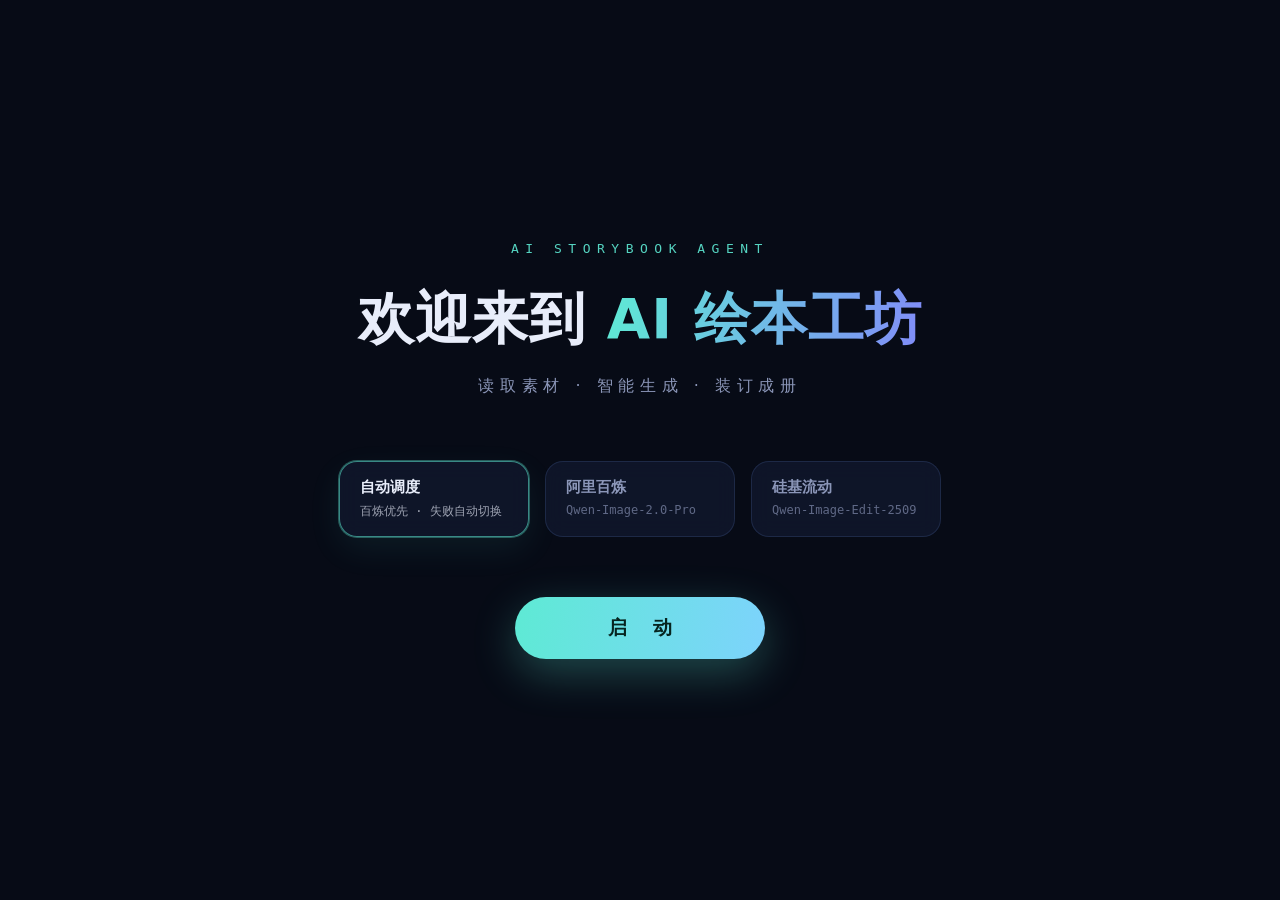
==== static/index.html @ 22e3b919 "前端大修改，加入工作流功能" ====
<!DOCTYPE html>
<html lang="zh-CN">
<head>
  <meta charset="UTF-8" />
  <meta name="viewport" content="width=device-width, initial-scale=1.0" />
  <title>AI 绘本工坊 · 绘本智能体</title>
  <link rel="stylesheet" href="/static/style.css" />
</head>
<body>
  <!-- 全局背景装饰：渐变光斑 + 网格 -->
  <div class="backdrop">
    <div class="orb orb-a"></div>
    <div class="orb orb-b"></div>
    <div class="grid-layer"></div>
  </div>

  <!-- ============ 阶段一 · 欢迎页 ============ -->
  <section id="stage-welcome" class="stage active">
    <div class="welcome-inner">
      <p class="eyebrow">AI STORYBOOK AGENT</p>
      <h1 class="headline">欢迎来到 <span class="grad-text">AI 绘本工坊</span></h1>
      <p class="subline">读取素材 · 智能生成 · 装订成册</p>

      <div class="model-switch" id="modelSwitch" role="group" aria-label="模型切换">
        <button class="model-btn on" data-model="auto">
          <span class="model-name">自动调度</span>
          <span class="model-desc">百炼优先 · 失败自动切换</span>
        </button>
        <button class="model-btn" data-model="bailian">
          <span class="model-name">阿里百炼</span>
          <span class="model-desc">Qwen-Image-2.0-Pro</span>
        </button>
        <button class="model-btn" data-model="siliconflow">
          <span class="model-name">硅基流动</span>
          <span class="model-desc">Qwen-Image-Edit-2509</span>
        </button>
      </div>

      <button id="btnLaunch" class="btn-launch">
        <span class="btn-launch-glow"></span>
        启 动
      </button>
    </div>
  </section>

  <!-- ============ 阶段二 · 读取素材 ============ -->
  <section id="stage-loading" class="stage">
    <div class="loading-inner" id="loadingView">
      <div class="scan-ring">
        <div class="scan-ring-core"></div>
      </div>
      <p class="loading-text">正在读取文件中<span class="dots"><i>.</i><i>.</i><i>.</i></span></p>
    </div>
    <div class="loading-error hidden" id="loadingError">
      <p class="error-icon">!</p>
      <p class="error-text" id="loadingErrorText"></p>
      <button class="btn-ghost" id="btnBackHome">返回首页</button>
    </div>
  </section>

  <!-- ============ 阶段三 · 生成控制台 ============ -->
  <section id="stage-console" class="stage">
    <div class="console-inner">
      <header class="console-head">
        <div class="console-title">
          <span class="pulse-dot"></span>
          智能体运行中
        </div>
        <div class="console-meta">
          <span class="meta-chip" id="chipProgress">第 1 / 1 张</span>
          <span class="meta-chip" id="chipModel">自动调度</span>
        </div>
      </header>

      <!-- 逐张任务的时间线，任务卡片由 JS 依次追加 -->
      <div class="timeline" id="timeline"></div>

      <!-- 任务类型询问卡片 -->
      <div class="ask-card hidden" id="askCard">
        <p class="ask-title" id="askTitle">第 1 张 · 选择任务类型</p>
        <p class="ask-sub" id="askSub">背景：背景图（一）</p>
        <!-- 本次待传素材预览：背景图 + 人物图 -->
        <div class="ask-preview">
          <figure class="ask-thumb">
            <img id="askBgImg" alt="本次背景图" />
            <figcaption id="askBgName">背景图</figcaption>
          </figure>
          <span class="ask-plus">＋</span>
          <figure class="ask-thumb">
            <img id="askPersonImg" alt="人物参照图" />
            <figcaption id="askPersonName">人物</figcaption>
          </figure>
        </div>
        <textarea id="askExtra" class="ask-extra" rows="2"
          placeholder="可选：补充这一张的额外要求，例如“躲在树后探出头”，留空则由智能体自行安排"></textarea>
        <div class="ask-actions">
          <button class="btn-task btn-task-real" id="btnTaskReal">
            <span class="task-name">真人融合</span>
            <span class="task-desc">真人自然融入背景</span>
          </button>
          <button class="btn-task btn-task-toon" id="btnTaskToon">
            <span class="task-name">卡通形象</span>
            <span class="task-desc">卡通化并保留本人特征</span>
          </button>
        </div>
      </div>
    </div>
  </section>

  <!-- ============ 阶段四 · 儿童绘本 ============ -->
  <section id="stage-book" class="stage">
    <div class="book-hall">
      <p class="book-caption">你的专属绘本已装订完成 · 点击右页向后翻，点击左页向前翻</p>
      <div class="book-scene">
        <div class="book" id="book"><!-- 书页由 JS 生成 --></div>
      </div>
      <p class="scroll-hint">继续下滑<span class="scroll-arrow">↓</span></p>
    </div>
    <div class="book-footer">
      <p class="footer-text">对这一册不满意？可以推倒重来，之前的生成结果将作废。</p>
      <button class="btn-regen" id="btnRegen">重新生成</button>
    </div>
  </section>

  <script src="/static/app.js"></script>
</body>
</html>
---- static/style.css ----
/* ==========================================================================
   AI 绘本工坊 · 深色科技感视觉
   ========================================================================== */

:root {
  --bg: #070b16;
  --bg-soft: #0c1224;
  --panel: rgba(20, 28, 52, 0.62);
  --panel-border: rgba(120, 160, 255, 0.14);
  --text: #e8edfa;
  --text-dim: #8b96b8;
  --accent: #5eead4;          /* 青 */
  --accent-2: #818cf8;        /* 紫 */
  --accent-warm: #fbbf24;     /* 琥珀，绘本阶段点缀 */
  --danger: #f87171;
  --radius: 18px;
  --font: "Segoe UI", "Microsoft YaHei", system-ui, sans-serif;
  --mono: "Cascadia Code", Consolas, monospace;
}

* { margin: 0; padding: 0; box-sizing: border-box; }

html, body {
  min-height: 100%;
  background: var(--bg);
  color: var(--text);
  font-family: var(--font);
  -webkit-font-smoothing: antialiased;
}

button { font-family: inherit; cursor: pointer; }
.hidden { display: none !important; }

/* ---------- 全局背景装饰 ---------- */
.backdrop {
  position: fixed; inset: 0; z-index: -1; overflow: hidden;
  background:
    radial-gradient(1200px 700px at 80% -10%, rgba(129, 140, 248, 0.14), transparent 60%),
    radial-gradient(1000px 600px at 10% 110%, rgba(94, 234, 212, 0.10), transparent 60%),
    var(--bg);
}
.orb {
  position: absolute; border-radius: 50%; filter: blur(90px); opacity: 0.5;
  animation: drift 16s ease-in-out infinite alternate;
}
.orb-a {
  width: 480px; height: 480px; top: -140px; right: -100px;
  background: radial-gradient(circle, rgba(129, 140, 248, 0.35), transparent 70%);
}
.orb-b {
  width: 420px; height: 420px; bottom: -160px; left: -80px;
  background: radial-gradient(circle, rgba(94, 234, 212, 0.28), transparent 70%);
  animation-delay: -8s;
}
@keyframes drift {
  from { transform: translate(0, 0) scale(1); }
  to   { transform: translate(-50px, 40px) scale(1.12); }
}
.grid-layer {
  position: absolute; inset: 0;
  background-image:
    linear-gradient(rgba(120, 160, 255, 0.05) 1px, transparent 1px),
    linear-gradient(90deg, rgba(120, 160, 255, 0.05) 1px, transparent 1px);
  background-size: 56px 56px;
  mask-image: radial-gradient(ellipse 90% 70% at 50% 40%, #000 30%, transparent 75%);
}

/* ---------- 阶段容器与切换动画 ---------- */
.stage {
  display: none;
  min-height: 100vh;
  animation: stage-in 0.6s ease both;
}
.stage.active { display: block; }
@keyframes stage-in {
  from { opacity: 0; transform: translateY(14px); }
  to   { opacity: 1; transform: none; }
}

/* ==========================================================================
   阶段一 · 欢迎页
   ========================================================================== */
#stage-welcome.active { display: flex; align-items: center; justify-content: center; }
.welcome-inner { text-align: center; padding: 48px 24px; max-width: 860px; }

.eyebrow {
  font-family: var(--mono); font-size: 13px; letter-spacing: 0.5em;
  color: var(--accent); opacity: 0.9; margin-bottom: 26px;
}
.headline { font-size: clamp(34px, 5vw, 56px); font-weight: 700; letter-spacing: 0.02em; }
.grad-text {
  background: linear-gradient(100deg, var(--accent), var(--accent-2));
  -webkit-background-clip: text; background-clip: text; color: transparent;
}
.subline { margin-top: 18px; color: var(--text-dim); font-size: 16px; letter-spacing: 0.35em; }

.model-switch {
  margin: 64px auto 0; display: flex; gap: 16px; justify-content: center; flex-wrap: wrap;
}
.model-btn {
  min-width: 190px; padding: 16px 20px; border-radius: var(--radius);
  background: var(--panel); border: 1px solid var(--panel-border);
  color: var(--text-dim); text-align: left; transition: all 0.25s ease;
  display: flex; flex-direction: column; gap: 6px;
  backdrop-filter: blur(10px);
}
.model-btn:hover { transform: translateY(-2px); border-color: rgba(120, 160, 255, 0.35); }
.model-btn.on {
  color: var(--text);
  border-color: rgba(94, 234, 212, 0.55);
  box-shadow: 0 0 0 1px rgba(94, 234, 212, 0.35), 0 12px 34px rgba(94, 234, 212, 0.08);
}
.model-name { font-size: 15px; font-weight: 600; }
.model-desc { font-size: 12px; opacity: 0.65; font-family: var(--mono); }

.btn-launch {
  position: relative; margin-top: 60px; padding: 18px 84px;
  font-size: 19px; font-weight: 700; letter-spacing: 0.5em; text-indent: 0.5em;
  color: #06241f; border: none; border-radius: 999px;
  background: linear-gradient(100deg, var(--accent), #7dd3fc);
  box-shadow: 0 14px 44px rgba(94, 234, 212, 0.28);
  transition: transform 0.2s ease, box-shadow 0.2s ease;
  overflow: hidden;
}
.btn-launch:hover { transform: translateY(-3px); box-shadow: 0 20px 54px rgba(94, 234, 212, 0.4); }
.btn-launch-glow {
  position: absolute; inset: 0;
  background: linear-gradient(115deg, transparent 30%, rgba(255,255,255,0.55) 50%, transparent 70%);
  transform: translateX(-120%);
  animation: sheen 3.2s ease-in-out infinite;
}
@keyframes sheen { 0%, 60% { transform: translateX(-120%); } 100% { transform: translateX(120%); } }

/* ==========================================================================
   阶段二 · 读取素材
   ========================================================================== */
#stage-loading.active { display: flex; align-items: center; justify-content: center; }
.loading-inner { text-align: center; }

.scan-ring {
  width: 132px; height: 132px; margin: 0 auto 42px; border-radius: 50%;
  border: 2px solid rgba(120, 160, 255, 0.14);
  border-top-color: var(--accent);
  animation: spin 1.1s linear infinite;
  display: flex; align-items: center; justify-content: center;
}
.scan-ring-core {
  width: 84px; height: 84px; border-radius: 50%;
  border: 2px solid rgba(120, 160, 255, 0.14);
  border-bottom-color: var(--accent-2);
  animation: spin 1.6s linear infinite reverse;
}
@keyframes spin { to { transform: rotate(360deg); } }

.loading-text { font-size: 20px; letter-spacing: 0.2em; color: var(--text); }
.dots i { font-style: normal; animation: blink 1.4s infinite; }
.dots i:nth-child(2) { animation-delay: 0.2s; }
.dots i:nth-child(3) { animation-delay: 0.4s; }
@keyframes blink { 0%, 60%, 100% { opacity: 0.15; } 30% { opacity: 1; } }

.loading-error { text-align: center; max-width: 520px; padding: 0 24px; }
.error-icon {
  width: 60px; height: 60px; line-height: 56px; margin: 0 auto 24px;
  border-radius: 50%; border: 2px solid var(--danger);
  color: var(--danger); font-size: 30px; font-weight: 700;
}
.error-text { color: var(--text-dim); line-height: 1.8; margin-bottom: 30px; }
.btn-ghost {
  padding: 12px 40px; border-radius: 999px; font-size: 15px;
  background: transparent; color: var(--text);
  border: 1px solid rgba(120, 160, 255, 0.35); transition: all 0.2s;
}
.btn-ghost:hover { border-color: var(--accent); color: var(--accent); }

/* ==========================================================================
   阶段三 · 生成控制台
   ========================================================================== */
.console-inner { max-width: 880px; margin: 0 auto; padding: 56px 24px 120px; }

.console-head {
  display: flex; justify-content: space-between; align-items: center;
  margin-bottom: 44px; flex-wrap: wrap; gap: 14px;
}
.console-title { font-size: 20px; font-weight: 600; display: flex; align-items: center; gap: 12px; }
.pulse-dot {
  width: 10px; height: 10px; border-radius: 50%; background: var(--accent);
  box-shadow: 0 0 0 0 rgba(94, 234, 212, 0.6); animation: pulse 1.8s infinite;
}
@keyframes pulse {
  0% { box-shadow: 0 0 0 0 rgba(94, 234, 212, 0.55); }
  70% { box-shadow: 0 0 0 12px rgba(94, 234, 212, 0); }
  100% { box-shadow: 0 0 0 0 rgba(94, 234, 212, 0); }
}
.console-meta { display: flex; gap: 10px; }
.meta-chip {
  font-family: var(--mono); font-size: 12.5px; color: var(--text-dim);
  padding: 7px 16px; border-radius: 999px;
  background: var(--panel); border: 1px solid var(--panel-border);
}

/* 任务卡片时间线 */
.timeline { display: flex; flex-direction: column; gap: 28px; }

.job-card {
  background: var(--panel); border: 1px solid var(--panel-border);
  border-radius: var(--radius); padding: 26px 30px;
  backdrop-filter: blur(10px);
  animation: stage-in 0.5s ease both;
}
.job-head { display: flex; justify-content: space-between; align-items: center; margin-bottom: 24px; }
.job-title { font-size: 16px; font-weight: 600; letter-spacing: 0.04em; }
.job-badge {
  font-size: 12px; font-family: var(--mono); padding: 5px 14px; border-radius: 999px;
  border: 1px solid rgba(129, 140, 248, 0.4); color: var(--accent-2);
}
.job-badge.ok { border-color: rgba(94, 234, 212, 0.5); color: var(--accent); }
.job-badge.bad { border-color: rgba(248, 113, 113, 0.5); color: var(--danger); }

/* 步骤链 */
.steps { display: flex; flex-direction: column; gap: 18px; }
.step { display: flex; align-items: flex-start; gap: 16px; opacity: 0.38; transition: opacity 0.3s; }
.step.running, .step.done { opacity: 1; }
.step-node {
  flex: none; width: 26px; height: 26px; margin-top: 1px; border-radius: 50%;
  border: 2px solid rgba(120, 160, 255, 0.3);
  display: flex; align-items: center; justify-content: center;
  font-size: 13px; color: var(--accent); position: relative;
}
.step.running .step-node {
  border-color: var(--accent);
  animation: node-pulse 1.4s ease-in-out infinite;
}
@keyframes node-pulse {
  0%, 100% { box-shadow: 0 0 0 0 rgba(94, 234, 212, 0.4); }
  50% { box-shadow: 0 0 0 7px rgba(94, 234, 212, 0); }
}
.step.done .step-node { border-color: var(--accent); background: rgba(94, 234, 212, 0.12); }
.step-body { flex: 1; min-width: 0; }
.step-label { font-size: 14.5px; font-weight: 600; letter-spacing: 0.05em; }
.step-label small {
  font-weight: 400; font-family: var(--mono); font-size: 11px;
  color: var(--text-dim); margin-left: 10px; letter-spacing: 0.12em;
}
.step-summary {
  margin-top: 7px; font-size: 13px; color: var(--text-dim); line-height: 1.7;
  overflow-wrap: anywhere;
}

/* 结果缩略图 */
.job-result { margin-top: 24px; display: flex; align-items: center; gap: 20px; }
.job-thumb {
  width: 148px; height: 108px; object-fit: cover; border-radius: 12px;
  border: 1px solid rgba(94, 234, 212, 0.35);
  box-shadow: 0 10px 30px rgba(0, 0, 0, 0.4);
  animation: stage-in 0.5s ease both;
}
.job-result-note { font-size: 13px; color: var(--text-dim); line-height: 1.7; }

/* 失败与恢复 */
.job-error {
  margin-top: 22px; padding: 16px 20px; border-radius: 12px;
  background: rgba(248, 113, 113, 0.08); border: 1px solid rgba(248, 113, 113, 0.3);
  color: #fca5a5; font-size: 13.5px; line-height: 1.7;
}
.job-error-actions { margin-top: 14px; display: flex; gap: 12px; }
.btn-mini {
  padding: 8px 24px; font-size: 13px; border-radius: 999px;
  background: transparent; color: var(--text);
  border: 1px solid rgba(120, 160, 255, 0.4); transition: all 0.2s;
}
.btn-mini:hover { border-color: var(--accent); color: var(--accent); }

/* 询问卡片 */
.ask-card {
  margin-top: 30px; padding: 30px 32px;
  background: linear-gradient(160deg, rgba(129, 140, 248, 0.10), rgba(94, 234, 212, 0.06)), var(--panel);
  border: 1px solid rgba(129, 140, 248, 0.35);
  border-radius: var(--radius); backdrop-filter: blur(10px);
  animation: stage-in 0.5s ease both;
}
.ask-title { font-size: 17px; font-weight: 700; letter-spacing: 0.04em; }
.ask-sub { margin-top: 8px; font-size: 13px; color: var(--text-dim); font-family: var(--mono); }

/* 本次待传素材预览：背景图 + 人物图 */
.ask-preview {
  margin-top: 20px; display: flex; align-items: center; gap: 18px; flex-wrap: wrap;
}
.ask-thumb {
  margin: 0; display: flex; flex-direction: column; gap: 8px; min-width: 0;
}
.ask-thumb img {
  width: 148px; height: 104px; object-fit: cover; border-radius: 12px;
  border: 1px solid var(--panel-border); background: rgba(7, 11, 22, 0.55);
  display: block;
}
.ask-thumb figcaption {
  max-width: 148px; font-size: 12px; color: var(--text-dim);
  font-family: var(--mono); text-align: center;
  overflow: hidden; text-overflow: ellipsis; white-space: nowrap;
}
.ask-plus {
  margin-bottom: 22px; color: rgba(94, 234, 212, 0.75);
  font-size: 20px; font-weight: 700; user-select: none;
}
.ask-extra {
  width: 100%; margin-top: 20px; padding: 14px 16px; resize: vertical;
  min-height: 64px; border-radius: 12px; font-family: inherit; font-size: 14px;
  color: var(--text); background: rgba(7, 11, 22, 0.55);
  border: 1px solid var(--panel-border); outline: none; line-height: 1.7;
  transition: border-color 0.2s;
}
.ask-extra:focus { border-color: rgba(94, 234, 212, 0.5); }
.ask-extra::placeholder { color: rgba(139, 150, 184, 0.55); }
.ask-actions { margin-top: 22px; display: flex; gap: 16px; flex-wrap: wrap; }
.btn-task {
  flex: 1; min-width: 200px; padding: 16px 22px; border-radius: 14px;
  display: flex; flex-direction: column; gap: 5px; text-align: left;
  border: 1px solid transparent; color: var(--text); transition: all 0.22s ease;
}
.btn-task-real {
  background: rgba(94, 234, 212, 0.10); border-color: rgba(94, 234, 212, 0.4);
}
.btn-task-real:hover { background: rgba(94, 234, 212, 0.2); transform: translateY(-2px); }
.btn-task-toon {
  background: rgba(129, 140, 248, 0.10); border-color: rgba(129, 140, 248, 0.4);
}
.btn-task-toon:hover { background: rgba(129, 140, 248, 0.2); transform: translateY(-2px); }
.task-name { font-size: 15.5px; font-weight: 700; }
.task-desc { font-size: 12px; color: var(--text-dim); }

/* ==========================================================================
   阶段四 · 儿童绘本
   ========================================================================== */
#stage-book { overflow-x: hidden; }
.book-hall {
  min-height: 100vh; display: flex; flex-direction: column;
  align-items: center; justify-content: center; padding: 48px 16px 24px;
}
.book-caption {
  color: var(--text-dim); font-size: 14px; letter-spacing: 0.15em;
  margin-bottom: 46px; text-align: center;
}

/* 3D 翻书：book 宽度为两页，书页 sheet 叠放在右半边，翻转后落到左半边 */
.book-scene { perspective: 2600px; }
.book {
  position: relative;
  width: min(86vw, 900px);
  aspect-ratio: 3 / 2;              /* 两页并排，单页 3:4 */
  transform-style: preserve-3d;
  transition: transform 0.8s cubic-bezier(0.4, 0.1, 0.2, 1);
  /* 合上时整体右移 1/4，让封面视觉居中 */
  transform: translateX(-25%);
}
.book.opened { transform: translateX(0); }
.book.closed-end { transform: translateX(25%); }

.sheet {
  position: absolute; top: 0; left: 50%;
  width: 50%; height: 100%;
  transform-origin: left center;
  transform-style: preserve-3d;
  transition: transform 1s cubic-bezier(0.35, 0.08, 0.2, 1);
  cursor: pointer;
}
/* 翻转姿态由 JS 内联 transform 控制（rotateY + translateZ 纸张厚度） */

.page {
  position: absolute; inset: 0;
  backface-visibility: hidden; -webkit-backface-visibility: hidden;
  overflow: hidden; background: #f7f1e3;
  display: flex; flex-direction: column;
}
.page-front { border-radius: 0 12px 12px 0; }
.page-back { transform: rotateY(180deg); border-radius: 12px 0 0 12px; }

/* 书页内容 */
.page img.page-art { width: 100%; height: 100%; object-fit: cover; }

/* 封面 / 封底：图上叠标题（.page 本身就是定位容器，不可覆盖其 absolute） */
.page-cover .cover-title {
  position: absolute; top: 7%; left: 0; right: 0; text-align: center;
  font-size: clamp(18px, 2.6vw, 30px); font-weight: 800; letter-spacing: 0.3em;
  color: #fff7e6; text-shadow: 0 3px 18px rgba(20, 30, 60, 0.75);
}
.page-cover .cover-sub {
  position: absolute; bottom: 6%; left: 0; right: 0; text-align: center;
  font-size: 11px; letter-spacing: 0.4em; color: rgba(255, 247, 230, 0.85);
  text-shadow: 0 2px 10px rgba(20, 30, 60, 0.7); font-family: var(--mono);
}

/* 内页照片页 */
.page-photo { background: #fdf9ef; padding: 5.5%; }
.page-photo .photo-frame {
  flex: 1; min-height: 0; border-radius: 8px; overflow: hidden;
  box-shadow: 0 6px 22px rgba(90, 70, 40, 0.22);
  background: #efe7d4;
}
.page-photo .photo-frame img { width: 100%; height: 100%; object-fit: cover; }
.page-photo .photo-caption {
  flex: none; padding-top: 4.5%; text-align: center;
  color: #8a7a5c; font-size: clamp(10px, 1.3vw, 14px); letter-spacing: 0.35em;
}

/* 环衬页（封面背后 / 封底之前）*/
.page-lining {
  background:
    radial-gradient(circle at 30% 30%, rgba(129, 140, 248, 0.20), transparent 55%),
    radial-gradient(circle at 75% 70%, rgba(94, 234, 212, 0.16), transparent 55%),
    #1d2745;
  align-items: center; justify-content: center;
}
.page-lining .lining-note {
  color: rgba(232, 237, 250, 0.5); font-size: 12px; letter-spacing: 0.5em;
  font-family: var(--mono);
}

/* 纸张厚度阴影 */
.page::after {
  content: ""; position: absolute; inset: 0; pointer-events: none;
}
.page-front::after { background: linear-gradient(90deg, rgba(60, 40, 15, 0.18), transparent 9%); }
.page-back::after { background: linear-gradient(-90deg, rgba(60, 40, 15, 0.18), transparent 9%); }

.book-shadow {
  position: absolute; left: 4%; right: 4%; bottom: -7%; height: 9%;
  background: radial-gradient(ellipse at center, rgba(0, 0, 0, 0.55), transparent 70%);
  filter: blur(6px); z-index: -1;
}

/* 透明翻页点击区：悬浮在所有书页前方，左区往回翻、右区往后翻 */
.flip-zone {
  position: absolute; top: 0; bottom: 0; width: 50%;
  transform: translateZ(80px);   /* 比任何书页都靠前，拦下点击 */
  cursor: pointer;
}
.zone-left { left: 0; }
.zone-right { right: 0; }
.flip-zone.idle { pointer-events: none; cursor: default; }

.scroll-hint {
  margin-top: 60px; color: var(--text-dim); font-size: 12.5px;
  letter-spacing: 0.3em; display: flex; align-items: center; gap: 10px;
}
.scroll-arrow { animation: bob 1.6s ease-in-out infinite; }
@keyframes bob { 0%, 100% { transform: translateY(0); } 50% { transform: translateY(6px); } }

/* 下滑后的重新生成区 */
.book-footer {
  min-height: 46vh; display: flex; flex-direction: column;
  align-items: center; justify-content: center; gap: 26px; padding: 40px 24px 90px;
}
.footer-text { color: var(--text-dim); font-size: 14px; letter-spacing: 0.08em; }
.btn-regen {
  padding: 16px 66px; font-size: 16px; font-weight: 700; letter-spacing: 0.3em; text-indent: 0.3em;
  color: var(--text); background: transparent; border-radius: 999px;
  border: 1px solid rgba(129, 140, 248, 0.55);
  box-shadow: 0 0 26px rgba(129, 140, 248, 0.14) inset;
  transition: all 0.25s ease;
}
.btn-regen:hover {
  border-color: var(--accent-2); color: #c7d2fe;
  box-shadow: 0 0 40px rgba(129, 140, 248, 0.3) inset, 0 12px 36px rgba(129, 140, 248, 0.16);
  transform: translateY(-2px);
}

/* 小屏适配 */
@media (max-width: 640px) {
  .model-switch { flex-direction: column; align-items: stretch; }
  .console-inner { padding-top: 36px; }
  .job-card, .ask-card { padding: 20px; }
}
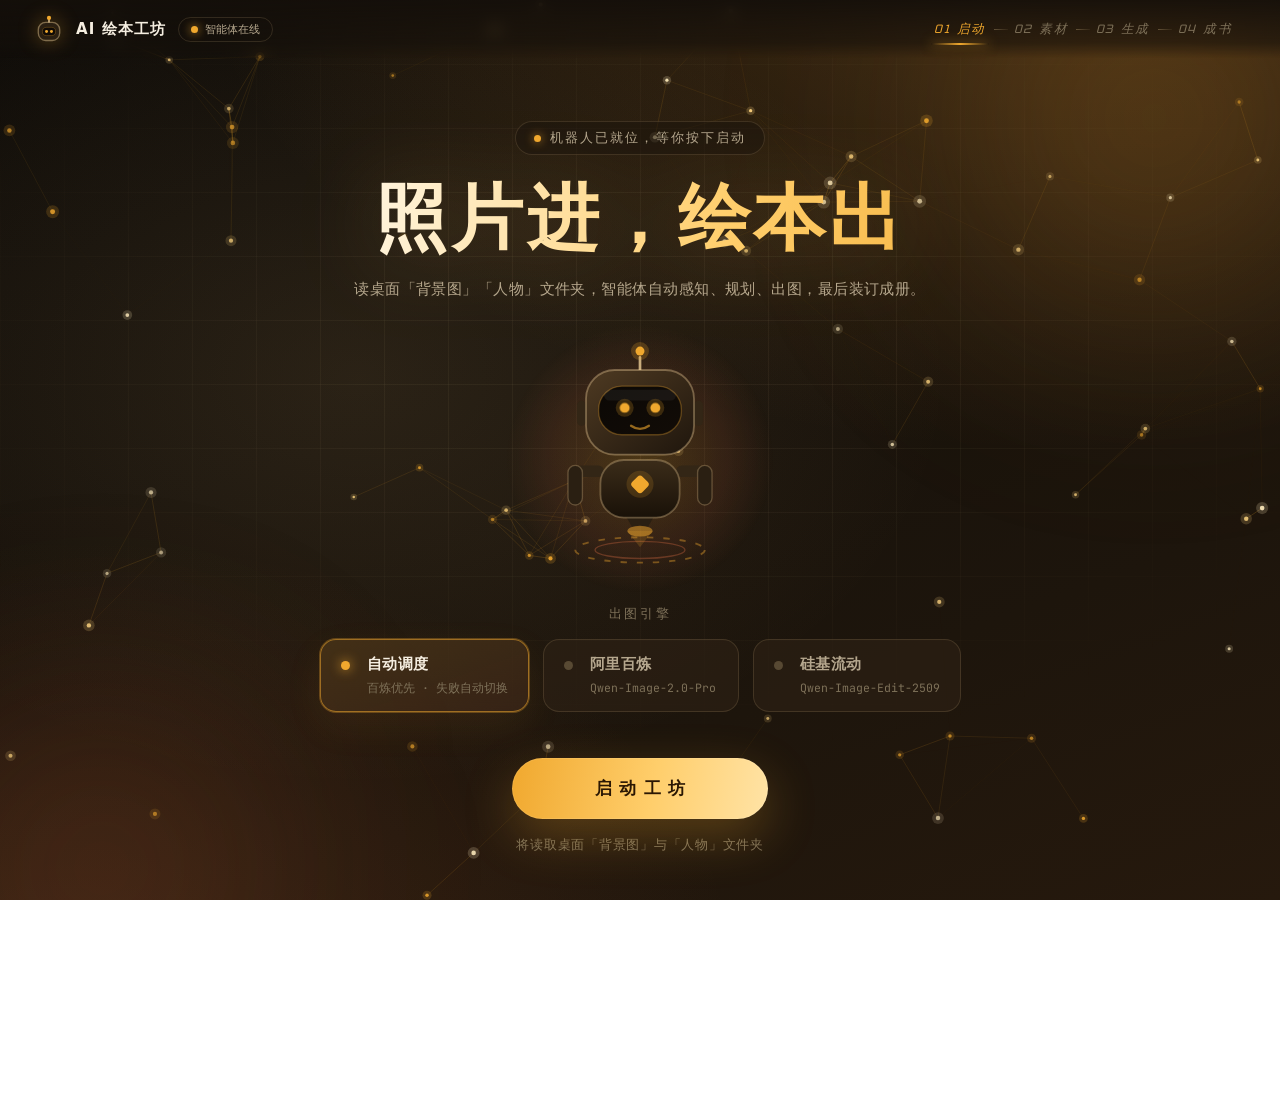
==== commit b3655704: "最终版修改" ====
--- a/static/index.html
+++ b/static/index.html
@@ -3,53 +3,173 @@
 <head>
   <meta charset="UTF-8" />
   <meta name="viewport" content="width=device-width, initial-scale=1.0" />
-  <title>AI 绘本工坊 · 绘本智能体</title>
+  <meta name="theme-color" content="#100D09" />
+  <title>AI 绘本工坊 · 照片进，绘本出</title>
+  <!-- 内联 SVG 图标：机器人小头像，避免浏览器请求 /favicon.ico 产生 404 -->
+  <link rel="icon" href="data:image/svg+xml,<svg xmlns='http://www.w3.org/2000/svg' viewBox='0 0 100 100'><text y='.9em' font-size='90'>🤖</text></svg>" />
   <link rel="stylesheet" href="/static/style.css" />
 </head>
 <body>
-  <!-- 全局背景装饰：渐变光斑 + 网格 -->
-  <div class="backdrop">
-    <div class="orb orb-a"></div>
-    <div class="orb orb-b"></div>
-    <div class="grid-layer"></div>
+  <!-- 全局背景：极光光斑 + 蓝图网格 + 暖光层（成书时点亮）+ 星链粒子 -->
+  <div class="backdrop" aria-hidden="true">
+    <div class="aurora aurora-a"></div>
+    <div class="aurora aurora-b"></div>
+    <div class="blueprint"></div>
+    <div class="warmth"></div>
+    <canvas class="fx-canvas" id="fxCanvas"></canvas>
   </div>
 
+  <!-- ============ 顶部 HUD：品牌 + 流程步进 ============ -->
+  <header class="hud">
+    <div class="hud-brand">
+      <svg class="hud-bot" viewBox="0 0 36 34" xmlns="http://www.w3.org/2000/svg" fill="none" aria-hidden="true">
+        <path d="M18 9 v-4" stroke="rgba(238,206,150,0.85)" stroke-width="2" stroke-linecap="round"/>
+        <circle class="antenna-dot" cx="18" cy="3.5" r="2.6" fill="#f0a82e"/>
+        <rect x="5" y="9" width="26" height="22" rx="9" fill="#2a1f12" stroke="rgba(236,206,152,0.45)" stroke-width="1.6"/>
+        <rect x="10" y="15" width="16" height="10" rx="5" fill="#0f0a06" stroke="rgba(240,168,46,0.3)" stroke-width="1"/>
+        <circle cx="15" cy="20" r="1.8" fill="#f0a82e"/>
+        <circle cx="21" cy="20" r="1.8" fill="#f0a82e"/>
+      </svg>
+      <span class="hud-name">AI 绘本工坊</span>
+      <span class="hud-status"><i class="led"></i>智能体在线</span>
+    </div>
+    <nav class="hud-steps" id="hudSteps" aria-label="流程进度">
+      <span class="hstep" data-stage="stage-welcome"><i class="hstep-no">01</i><i class="hstep-txt">启动</i></span>
+      <span class="hstep" data-stage="stage-loading"><i class="hstep-no">02</i><i class="hstep-txt">素材</i></span>
+      <span class="hstep" data-stage="stage-console"><i class="hstep-no">03</i><i class="hstep-txt">生成</i></span>
+      <span class="hstep" data-stage="stage-book"><i class="hstep-no">04</i><i class="hstep-txt">成书</i></span>
+    </nav>
+  </header>
+
+  <main>
   <!-- ============ 阶段一 · 欢迎页 ============ -->
   <section id="stage-welcome" class="stage active">
     <div class="welcome-inner">
-      <p class="eyebrow">AI STORYBOOK AGENT</p>
-      <h1 class="headline">欢迎来到 <span class="grad-text">AI 绘本工坊</span></h1>
-      <p class="subline">读取素材 · 智能生成 · 装订成册</p>
-
-      <div class="model-switch" id="modelSwitch" role="group" aria-label="模型切换">
-        <button class="model-btn on" data-model="auto">
-          <span class="model-name">自动调度</span>
-          <span class="model-desc">百炼优先 · 失败自动切换</span>
-        </button>
-        <button class="model-btn" data-model="bailian">
-          <span class="model-name">阿里百炼</span>
-          <span class="model-desc">Qwen-Image-2.0-Pro</span>
-        </button>
-        <button class="model-btn" data-model="siliconflow">
-          <span class="model-name">硅基流动</span>
-          <span class="model-desc">Qwen-Image-Edit-2509</span>
-        </button>
+      <p class="kicker"><span class="kicker-led"></span>机器人已就位，等你按下启动</p>
+      <h1 class="headline">照片进，绘本出</h1>
+      <p class="subline">读桌面「背景图」「人物」文件夹，智能体自动感知、规划、出图，最后装订成册。</p>
+
+      <!-- 机器人吉祥物：眼睛跟随鼠标 / 悬停挥手 / 点击跳一下 -->
+      <div class="hero-bot" id="heroBot" aria-hidden="true">
+        <svg class="bot-svg" viewBox="0 0 220 258" xmlns="http://www.w3.org/2000/svg" fill="none">
+          <defs>
+            <linearGradient id="heroHeadG" x1="0" y1="0" x2="1" y2="1">
+              <stop offset="0" stop-color="#4e3a22"/>
+              <stop offset="1" stop-color="#1f160d"/>
+            </linearGradient>
+            <linearGradient id="heroBodyG" x1="0" y1="0" x2="0" y2="1">
+              <stop offset="0" stop-color="#3b2c19"/>
+              <stop offset="1" stop-color="#191108"/>
+            </linearGradient>
+            <linearGradient id="heroVisorG" x1="0" y1="0" x2="1" y2="1">
+              <stop offset="0" stop-color="#0b0805"/>
+              <stop offset="1" stop-color="#120c07"/>
+            </linearGradient>
+          </defs>
+
+          <!-- 全息底座光环 -->
+          <g class="robot-ring">
+            <ellipse cx="110" cy="240" rx="72" ry="14" stroke="rgba(240,168,46,0.4)" stroke-width="2" stroke-dasharray="7 11"/>
+            <ellipse cx="110" cy="240" rx="50" ry="9.5" stroke="rgba(196,97,60,0.4)" stroke-width="1.5"/>
+          </g>
+
+          <!-- 手臂：右臂响应悬停挥手 -->
+          <g class="robot-arm robot-arm-left">
+            <rect x="38" y="146" width="32" height="13" rx="6.5" fill="#332616"/>
+            <rect x="30" y="146" width="16" height="44" rx="8" fill="#2a1f12" stroke="rgba(236,206,152,0.28)" stroke-width="1.5"/>
+          </g>
+          <g class="robot-arm robot-arm-right">
+            <rect x="150" y="146" width="32" height="13" rx="6.5" fill="#332616"/>
+            <rect x="174" y="146" width="16" height="44" rx="8" fill="#2a1f12" stroke="rgba(236,206,152,0.28)" stroke-width="1.5"/>
+          </g>
+
+          <!-- 悬浮喷口与光束 -->
+          <path d="M94 202 h32 l-7 12 h-18 z" fill="#2a1f12"/>
+          <ellipse class="jet-flame" cx="110" cy="219" rx="14" ry="6" fill="rgba(240,168,46,0.5)"/>
+          <path class="jet-beam" d="M96 219 h28 l-14 18 z" fill="rgba(240,168,46,0.18)"/>
+
+          <!-- 身体与胸口能量核 -->
+          <g class="robot-body">
+            <rect x="66" y="140" width="88" height="64" rx="26" fill="url(#heroBodyG)" stroke="rgba(236,206,152,0.32)" stroke-width="2"/>
+            <circle class="chest-glow" cx="110" cy="167" r="15" fill="rgba(240,168,46,0.16)"/>
+            <rect class="chest-gem" x="102" y="159" width="16" height="16" rx="4" transform="rotate(45 110 167)" fill="#f0a82e"/>
+          </g>
+
+          <!-- 头部 -->
+          <g class="robot-head">
+            <path d="M110 40 v-14" stroke="rgba(238,206,150,0.8)" stroke-width="3" stroke-linecap="round"/>
+            <circle class="antenna-halo" cx="110" cy="19" r="10" fill="rgba(240,168,46,0.22)"/>
+            <circle class="antenna-dot" cx="110" cy="19" r="5" fill="#f0a82e"/>
+            <rect x="40" y="74" width="10" height="28" rx="5" fill="#332616"/>
+            <rect x="170" y="74" width="10" height="28" rx="5" fill="#332616"/>
+            <rect x="50" y="40" width="120" height="94" rx="32" fill="url(#heroHeadG)" stroke="rgba(236,206,152,0.38)" stroke-width="2"/>
+            <rect x="64" y="58" width="92" height="54" rx="26" fill="url(#heroVisorG)" stroke="rgba(240,168,46,0.3)" stroke-width="1.5"/>
+            <rect class="visor-sheen" x="70" y="62" width="80" height="12" rx="6" fill="rgba(255,255,255,0.05)"/>
+            <g class="robot-eye">
+              <circle cx="93" cy="82" r="10" fill="rgba(240,168,46,0.2)"/>
+              <g class="bot-pupil"><circle cx="93" cy="82" r="5.5" fill="#f0a82e"/></g>
+            </g>
+            <g class="robot-eye">
+              <circle cx="127" cy="82" r="10" fill="rgba(240,168,46,0.2)"/>
+              <g class="bot-pupil"><circle cx="127" cy="82" r="5.5" fill="#f0a82e"/></g>
+            </g>
+            <path d="M100 102 q10 7 20 0" stroke="rgba(240,168,46,0.6)" stroke-width="2.5" stroke-linecap="round"/>
+          </g>
+        </svg>
+      </div>
+
+      <div class="engine-pick">
+        <p class="pick-label">出图引擎</p>
+        <div class="model-switch" id="modelSwitch" role="group" aria-label="模型切换">
+          <button class="model-btn on" data-model="auto">
+            <span class="model-led"></span>
+            <span class="model-name">自动调度</span>
+            <span class="model-desc">百炼优先 · 失败自动切换</span>
+          </button>
+          <button class="model-btn" data-model="bailian">
+            <span class="model-led"></span>
+            <span class="model-name">阿里百炼</span>
+            <span class="model-desc">Qwen-Image-2.0-Pro</span>
+          </button>
+          <button class="model-btn" data-model="siliconflow">
+            <span class="model-led"></span>
+            <span class="model-name">硅基流动</span>
+            <span class="model-desc">Qwen-Image-Edit-2509</span>
+          </button>
+        </div>
       </div>
 
       <button id="btnLaunch" class="btn-launch">
         <span class="btn-launch-glow"></span>
-        启 动
+        <span class="btn-launch-text">启动工坊</span>
       </button>
+      <p class="launch-hint">将读取桌面「背景图」与「人物」文件夹</p>
     </div>
   </section>
 
   <!-- ============ 阶段二 · 读取素材 ============ -->
   <section id="stage-loading" class="stage">
     <div class="loading-inner" id="loadingView">
-      <div class="scan-ring">
-        <div class="scan-ring-core"></div>
-      </div>
-      <p class="loading-text">正在读取文件中<span class="dots"><i>.</i><i>.</i><i>.</i></span></p>
+      <div class="scan-stage">
+        <div class="radar">
+          <span class="radar-sweep"></span>
+          <span class="radar-ring radar-ring-a"></span>
+          <span class="radar-ring radar-ring-b"></span>
+          <!-- 扫描机器人：面罩里有一条上下扫动的扫描线 -->
+          <svg class="scan-bot" viewBox="0 0 64 58" xmlns="http://www.w3.org/2000/svg" fill="none" aria-hidden="true">
+            <path d="M32 13 v-6" stroke="rgba(238,206,150,0.85)" stroke-width="2.5" stroke-linecap="round"/>
+            <circle class="antenna-dot" cx="32" cy="5.5" r="3.5" fill="#f0a82e"/>
+            <rect x="10" y="13" width="44" height="38" rx="15" fill="#2a1f12" stroke="rgba(236,206,152,0.45)" stroke-width="2"/>
+            <rect x="17" y="22" width="30" height="20" rx="10" fill="#0f0a06" stroke="rgba(240,168,46,0.35)" stroke-width="1"/>
+            <g class="robot-eye"><circle cx="27" cy="32" r="3" fill="#f0a82e"/></g>
+            <g class="robot-eye"><circle cx="37" cy="32" r="3" fill="#f0a82e"/></g>
+            <rect class="bot-scanline" x="19" y="31" width="26" height="2" rx="1" fill="rgba(240,168,46,0.75)"/>
+          </svg>
+        </div>
+      </div>
+      <p class="loading-text">正在读取素材<span class="dots"><i>.</i><i>.</i><i>.</i></span></p>
+      <!-- 终端风格扫描日志：由 app.js 逐行追加 -->
+      <ul class="scan-log" id="scanLog" aria-hidden="true"></ul>
     </div>
     <div class="loading-error hidden" id="loadingError">
       <p class="error-icon">!</p>
@@ -63,8 +183,17 @@
     <div class="console-inner">
       <header class="console-head">
         <div class="console-title">
-          <span class="pulse-dot"></span>
-          智能体运行中
+          <!-- 小机器人头像：天线常亮呼吸，眼睛会眨 -->
+          <svg class="bot-avatar" viewBox="0 0 64 58" xmlns="http://www.w3.org/2000/svg" fill="none" aria-hidden="true">
+            <path d="M32 13 v-6" stroke="rgba(238,206,150,0.85)" stroke-width="2.5" stroke-linecap="round"/>
+            <circle class="antenna-dot" cx="32" cy="5.5" r="3.5" fill="#f0a82e"/>
+            <rect x="10" y="13" width="44" height="38" rx="15" fill="#2a1f12" stroke="rgba(236,206,152,0.45)" stroke-width="2"/>
+            <rect x="17" y="22" width="30" height="20" rx="10" fill="#0f0a06" stroke="rgba(240,168,46,0.35)" stroke-width="1"/>
+            <g class="robot-eye"><circle cx="27" cy="32" r="3" fill="#f0a82e"/></g>
+            <g class="robot-eye"><circle cx="37" cy="32" r="3" fill="#f0a82e"/></g>
+          </svg>
+          <span class="console-name">智能体运行中</span>
+          <span class="console-pipe">感知 → 规划 → 出图</span>
         </div>
         <div class="console-meta">
           <span class="meta-chip" id="chipProgress">第 1 / 1 张</span>
@@ -76,7 +205,7 @@
       <div class="timeline" id="timeline"></div>
 
       <!-- 任务类型询问卡片 -->
-      <div class="ask-card hidden" id="askCard">
+      <div class="ask-card hud-frame hidden" id="askCard">
         <p class="ask-title" id="askTitle">第 1 张 · 选择任务类型</p>
         <p class="ask-sub" id="askSub">背景：背景图（一）</p>
         <!-- 本次待传素材预览：背景图 + 人物图 -->
@@ -104,14 +233,33 @@
           </button>
         </div>
       </div>
+
+      <!-- 全部生成完毕：装订入口（不自动跳绘本，先让用户看清最后一张） -->
+      <div class="book-cta hud-frame hidden" id="bookCta">
+        <p class="book-cta-title">全部生成完成</p>
+        <p class="book-cta-sub" id="bookCtaCount">已完成 0 张</p>
+        <button class="btn-make-book" id="btnMakeBook">生成绘本</button>
+      </div>
     </div>
   </section>
 
   <!-- ============ 阶段四 · 儿童绘本 ============ -->
   <section id="stage-book" class="stage">
     <div class="book-hall">
-      <p class="book-caption">你的专属绘本已装订完成 · 点击右页向后翻，点击左页向前翻</p>
+      <p class="book-caption">
+        <!-- 陪读机器人 -->
+        <svg class="bot-mini" viewBox="0 0 64 58" xmlns="http://www.w3.org/2000/svg" fill="none" aria-hidden="true">
+          <path d="M32 13 v-6" stroke="rgba(238,206,150,0.85)" stroke-width="2.5" stroke-linecap="round"/>
+          <circle class="antenna-dot" cx="32" cy="5.5" r="3.5" fill="#f0a82e"/>
+          <rect x="10" y="13" width="44" height="38" rx="15" fill="#2a1f12" stroke="rgba(236,206,152,0.45)" stroke-width="2"/>
+          <rect x="17" y="22" width="30" height="20" rx="10" fill="#0f0a06" stroke="rgba(240,168,46,0.35)" stroke-width="1"/>
+          <g class="robot-eye"><circle cx="27" cy="32" r="3" fill="#f0a82e"/></g>
+          <g class="robot-eye"><circle cx="37" cy="32" r="3" fill="#f0a82e"/></g>
+        </svg>
+        装订完成 · 点右页向后翻，点左页向前翻
+      </p>
       <div class="book-scene">
+        <div class="book-dust" aria-hidden="true"></div>
         <div class="book" id="book"><!-- 书页由 JS 生成 --></div>
       </div>
       <p class="scroll-hint">继续下滑<span class="scroll-arrow">↓</span></p>
@@ -121,7 +269,14 @@
       <button class="btn-regen" id="btnRegen">重新生成</button>
     </div>
   </section>
+  </main>
+
+  <!-- 图片放大查看：点击生成结果缩略图打开，点空白或按 Esc 关闭 -->
+  <div class="lightbox hidden" id="lightbox" role="dialog" aria-modal="true" aria-label="放大查看生成的图片">
+    <button class="lightbox-close" id="lightboxClose" aria-label="关闭放大查看">×</button>
+    <img class="lightbox-img" id="lightboxImg" alt="生成结果放大图" />
+  </div>
 
   <script src="/static/app.js"></script>
 </body>
-</html>
+</html>
--- a/static/style.css
+++ b/static/style.css
@@ -1,162 +1,596 @@
 /* ==========================================================================
-   AI 绘本工坊 · 深色科技感视觉
+   AI 绘本工坊 · 「暖黑工坊」视觉系统
+   --------------------------------------------------------------------------
+   概念：机器人经营的夜间工坊，铜金单色系（2026 暖中性色方向）。
+   · 阶段一至三 —— 暖黑工坊：暖调近黑底 + 铜金（机器能量）+ 陶土（人物笔触）
+   · 阶段四     —— 书本点亮后，整个世界亮起暖金灯光
+   字体：Tektur（拉丁标题/数字）· JetBrains Mono（数据标签）· 系统中文
    ========================================================================== */
 
+/* ---------- 字体（取自项目 canvas-design 技能自带 OFL 字体，本地离线） ---------- */
+@font-face {
+  font-family: "Tektur";
+  src: url("assets/fonts/Tektur-Regular.ttf") format("truetype");
+  font-weight: 400; font-style: normal; font-display: swap;
+}
+@font-face {
+  font-family: "Tektur";
+  src: url("assets/fonts/Tektur-Medium.ttf") format("truetype");
+  font-weight: 500 700; font-style: normal; font-display: swap;
+}
+@font-face {
+  font-family: "JetBrains Mono";
+  src: url("assets/fonts/JetBrainsMono-Regular.ttf") format("truetype");
+  font-weight: 400; font-style: normal; font-display: swap;
+}
+@font-face {
+  font-family: "JetBrains Mono";
+  src: url("assets/fonts/JetBrainsMono-Bold.ttf") format("truetype");
+  font-weight: 700; font-style: normal; font-display: swap;
+}
+
+/* ---------- 设计令牌 ---------- */
 :root {
-  --bg: #070b16;
-  --bg-soft: #0c1224;
-  --panel: rgba(20, 28, 52, 0.62);
-  --panel-border: rgba(120, 160, 255, 0.14);
-  --text: #e8edfa;
-  --text-dim: #8b96b8;
-  --accent: #5eead4;          /* 青 */
-  --accent-2: #818cf8;        /* 紫 */
-  --accent-warm: #fbbf24;     /* 琥珀，绘本阶段点缀 */
-  --danger: #f87171;
-  --radius: 18px;
-  --font: "Segoe UI", "Microsoft YaHei", system-ui, sans-serif;
-  --mono: "Cascadia Code", Consolas, monospace;
+  /* 色板：暖黑 + 铜金单色系 */
+  --panel: rgba(48, 36, 22, 0.55);
+  --panel-deep: rgba(33, 25, 16, 0.6);
+  --line: rgba(236, 206, 152, 0.14);
+  --line-strong: rgba(236, 206, 152, 0.32);
+  --text: #f5eee1;
+  --text-dim: #b5a78e;
+  --text-faint: #7e7159;
+  --brass: #f0a82e;         /* 主强调：机器 / 状态（铜金） */
+  --honey: #ffce6b;         /* 高光过渡：按钮渐变 / 描边 */
+  --rust: #c3613c;          /* 次强调：陶土 / 人物 */
+  --jade: #7fb394;          /* 完成 / 成功 */
+  --cream: #f7e6c4;         /* 成书后的暖光文字 */
+  --danger: #e5533d;
+  --paper: #f7f1e3;
+
+  /* 字体 */
+  --font-body: "HarmonyOS Sans SC", "MiSans", "PingFang SC", "Microsoft YaHei",
+               "Noto Sans SC", system-ui, sans-serif;
+  --font-display: "Tektur", "HarmonyOS Sans SC", "Microsoft YaHei", sans-serif;
+  --font-mono: "JetBrains Mono", "Cascadia Code", Consolas, monospace;
+
+  /* 动效（分级时长 + 减速曲线） */
+  --ease-out: cubic-bezier(0.16, 1, 0.3, 1);
+  --ease-quart: cubic-bezier(0.25, 1, 0.5, 1);
+
+  /* 布局 */
+  --hud-h: 58px;
+  --r-lg: 20px;
 }
 
 * { margin: 0; padding: 0; box-sizing: border-box; }
 
-html, body {
+/* 底色只画在 html 上：body 不重复画背景，
+   避免部分浏览器里 body 背景盖住负层级的背景层（星座粒子） */
+html {
   min-height: 100%;
-  background: var(--bg);
+  background: linear-gradient(160deg, #100d09 0%, #16110b 42%, #1d150c 72%, #26190d 100%) fixed;
+}
+body {
+  min-height: 100%;
   color: var(--text);
-  font-family: var(--font);
+  font-family: var(--font-body);
   -webkit-font-smoothing: antialiased;
+  color-scheme: dark;
 }
 
 button { font-family: inherit; cursor: pointer; }
 .hidden { display: none !important; }
 
-/* ---------- 全局背景装饰 ---------- */
+::selection { background: rgba(240, 168, 46, 0.28); }
+
+/* 键盘可达性：统一焦点环 */
+:focus-visible { outline: 2px solid rgba(240, 168, 46, 0.8); outline-offset: 3px; }
+
+/* 滚动条 */
+::-webkit-scrollbar { width: 10px; }
+::-webkit-scrollbar-track { background: #14100a; }
+::-webkit-scrollbar-thumb {
+  background: rgba(236, 206, 152, 0.26); border-radius: 999px;
+  border: 2px solid #14100a;
+}
+::-webkit-scrollbar-thumb:hover { background: rgba(240, 168, 46, 0.45); }
+
+/* ==========================================================================
+   全局背景层
+   ========================================================================== */
 .backdrop {
   position: fixed; inset: 0; z-index: -1; overflow: hidden;
   background:
-    radial-gradient(1200px 700px at 80% -10%, rgba(129, 140, 248, 0.14), transparent 60%),
-    radial-gradient(1000px 600px at 10% 110%, rgba(94, 234, 212, 0.10), transparent 60%),
-    var(--bg);
-}
-.orb {
-  position: absolute; border-radius: 50%; filter: blur(90px); opacity: 0.5;
-  animation: drift 16s ease-in-out infinite alternate;
-}
-.orb-a {
-  width: 480px; height: 480px; top: -140px; right: -100px;
-  background: radial-gradient(circle, rgba(129, 140, 248, 0.35), transparent 70%);
-}
-.orb-b {
-  width: 420px; height: 420px; bottom: -160px; left: -80px;
-  background: radial-gradient(circle, rgba(94, 234, 212, 0.28), transparent 70%);
-  animation-delay: -8s;
-}
-@keyframes drift {
+    radial-gradient(1400px 900px at 82% -12%, rgba(214, 138, 46, 0.26), transparent 62%),
+    radial-gradient(1100px 720px at 6% 108%, rgba(183, 92, 48, 0.20), transparent 60%),
+    radial-gradient(900px 620px at 28% 42%, rgba(233, 189, 120, 0.10), transparent 66%),
+    linear-gradient(160deg, #100d09 0%, #16110b 42%, #1d150c 72%, #26190d 100%);
+}
+.aurora {
+  position: absolute; border-radius: 50%; filter: blur(110px);
+  z-index: 0;
+}
+.aurora-a {
+  width: 560px; height: 560px; top: -18%; right: -12%;
+  background: radial-gradient(circle, rgba(219, 143, 45, 0.32), transparent 68%);
+  animation: aurora-drift 22s ease-in-out infinite alternate;
+}
+.aurora-b {
+  width: 460px; height: 460px; bottom: -22%; left: -10%;
+  background: radial-gradient(circle, rgba(183, 92, 48, 0.26), transparent 68%);
+  animation: aurora-drift 26s ease-in-out -12s infinite alternate-reverse;
+}
+@keyframes aurora-drift {
   from { transform: translate(0, 0) scale(1); }
-  to   { transform: translate(-50px, 40px) scale(1.12); }
-}
-.grid-layer {
-  position: absolute; inset: 0;
+  to   { transform: translate(-46px, 38px) scale(1.14); }
+}
+
+/* 蓝图网格 */
+.blueprint {
+  position: absolute; inset: 0; z-index: 1;
   background-image:
-    linear-gradient(rgba(120, 160, 255, 0.05) 1px, transparent 1px),
-    linear-gradient(90deg, rgba(120, 160, 255, 0.05) 1px, transparent 1px);
-  background-size: 56px 56px;
-  mask-image: radial-gradient(ellipse 90% 70% at 50% 40%, #000 30%, transparent 75%);
-}
-
-/* ---------- 阶段容器与切换动画 ---------- */
+    linear-gradient(rgba(236, 206, 152, 0.055) 1px, transparent 1px),
+    linear-gradient(90deg, rgba(236, 206, 152, 0.055) 1px, transparent 1px);
+  background-size: 64px 64px;
+  -webkit-mask-image: radial-gradient(ellipse 85% 65% at 50% 38%, #000 25%, transparent 72%);
+  mask-image: radial-gradient(ellipse 85% 65% at 50% 38%, #000 25%, transparent 72%);
+}
+
+/* 暖光层：进入绘本阶段时由 body.book-mode 点亮（科技 → 童话的转场） */
+.warmth {
+  position: absolute; inset: 0; z-index: 2; opacity: 0;
+  transition: opacity 1.4s var(--ease-quart);
+  background:
+    radial-gradient(1200px 800px at 50% 26%, rgba(255, 196, 92, 0.26), transparent 62%),
+    radial-gradient(900px 700px at 50% 94%, rgba(255, 150, 92, 0.14), transparent 66%),
+    linear-gradient(165deg, rgba(122, 78, 32, 0.42), rgba(138, 82, 48, 0.32));
+}
+body.book-mode .warmth { opacity: 1; }
+
+/* 星链粒子画布：由 app.js 手绘（与光标连成星座网络）。
+   z-index: 3 保证它永远画在其余背景层之上，不会被任何背景层遮住 */
+.fx-canvas {
+  position: absolute; inset: 0; z-index: 3;
+  width: 100%; height: 100%;
+  pointer-events: none;
+}
+
+/* ==========================================================================
+   顶部 HUD：品牌 + 流程步进（01–04 是真实流程顺序）
+   ========================================================================== */
+.hud {
+  position: fixed; top: 0; left: 0; right: 0; z-index: 40;
+  height: var(--hud-h);
+  display: flex; align-items: center; justify-content: space-between; gap: 16px;
+  padding: 0 clamp(16px, 3vw, 34px);
+  background: linear-gradient(180deg, rgba(20, 15, 10, 0.92), rgba(20, 15, 10, 0.55) 74%, transparent);
+  -webkit-backdrop-filter: blur(8px); backdrop-filter: blur(8px);
+}
+.hud-brand { display: flex; align-items: center; gap: 12px; min-width: 0; }
+.hud-bot {
+  width: 30px; height: 28px; flex: none;
+  filter: drop-shadow(0 0 10px rgba(240, 168, 46, 0.35));
+}
+.hud-name { font-size: 15px; font-weight: 700; letter-spacing: 0.07em; white-space: nowrap; }
+.hud-status {
+  display: inline-flex; align-items: center; gap: 7px; white-space: nowrap;
+  font-family: var(--font-mono); font-size: 11px; color: var(--text-dim);
+  border: 1px solid var(--line); border-radius: 999px; padding: 4px 12px;
+}
+.led {
+  width: 7px; height: 7px; border-radius: 50%;
+  background: var(--brass); box-shadow: 0 0 10px rgba(240, 168, 46, 0.9);
+  animation: led-breathe 2.6s ease-in-out infinite;
+}
+body.book-mode .led { background: var(--cream); box-shadow: 0 0 10px rgba(247, 230, 196, 0.9); }
+@keyframes led-breathe {
+  0%, 100% { opacity: 1; }
+  50%      { opacity: 0.42; }
+}
+
+.hud-steps { display: flex; align-items: center; }
+.hstep {
+  position: relative; display: inline-flex; align-items: baseline; gap: 7px;
+  padding: 6px 14px; color: var(--text-faint);
+  transition: color 0.3s var(--ease-quart);
+}
+.hstep:not(:last-child)::after {
+  content: ""; position: absolute; right: -8px; top: 50%;
+  width: 14px; height: 1px;
+  background: linear-gradient(90deg, rgba(236, 206, 152, 0.3), rgba(236, 206, 152, 0.06));
+}
+.hstep-no { font-family: var(--font-display); font-size: 12px; letter-spacing: 0.1em; }
+.hstep-txt { font-size: 12.5px; letter-spacing: 0.12em; }
+.hstep.on { color: var(--brass); }
+.hstep.on::before {
+  content: ""; position: absolute; left: 14%; right: 14%; bottom: -1px; height: 2px;
+  border-radius: 2px;
+  background: linear-gradient(90deg, transparent, var(--brass), transparent);
+  box-shadow: 0 0 12px rgba(240, 168, 46, 0.7);
+}
+.hstep.done { color: rgba(240, 168, 46, 0.55); }
+body.book-mode .hstep.on { color: var(--cream); }
+body.book-mode .hstep.on::before {
+  background: linear-gradient(90deg, transparent, var(--cream), transparent);
+  box-shadow: 0 0 12px rgba(247, 230, 196, 0.7);
+}
+body.book-mode .hstep.done { color: rgba(247, 230, 196, 0.55); }
+
+/* ==========================================================================
+   阶段容器：每次切换播放一次「上电」扫光
+   ========================================================================== */
 .stage {
   display: none;
   min-height: 100vh;
-  animation: stage-in 0.6s ease both;
-}
-.stage.active { display: block; }
+  padding-top: var(--hud-h);
+}
+@supports (min-height: 100svh) {
+  .stage { min-height: 100svh; }
+}
+.stage.active { display: block; animation: stage-in 0.55s var(--ease-out) both; }
 @keyframes stage-in {
-  from { opacity: 0; transform: translateY(14px); }
+  from { opacity: 0; transform: translateY(16px); }
   to   { opacity: 1; transform: none; }
+}
+/* 上电扫光：一道能量光带自上而下扫过整屏 */
+.stage.active::before {
+  content: ""; position: fixed; left: 0; right: 0; top: 0; height: 150px;
+  z-index: 30; pointer-events: none;
+  background: linear-gradient(180deg,
+    transparent,
+    rgba(240, 168, 46, 0.13) 42%,
+    rgba(255, 255, 255, 0.10) 50%,
+    rgba(240, 168, 46, 0.13) 58%,
+    transparent);
+  animation: power-wipe 1s var(--ease-out) both;
+}
+@keyframes power-wipe {
+  0%   { transform: translateY(-170px); opacity: 0; }
+  14%  { opacity: 1; }
+  100% { transform: translateY(105vh); opacity: 0; }
+}
+
+/* ==========================================================================
+   共享组件
+   ========================================================================== */
+
+/* HUD 角标框：左上 + 右下两角 */
+.hud-frame { position: relative; }
+.hud-frame::before, .hud-frame::after {
+  content: ""; position: absolute; width: 16px; height: 16px;
+  border: 2px solid rgba(240, 168, 46, 0.55); pointer-events: none;
+}
+.hud-frame::before { top: -2px; left: -2px; border-right: 0; border-bottom: 0; border-radius: 6px 0 0 0; }
+.hud-frame::after { bottom: -2px; right: -2px; border-left: 0; border-top: 0; border-radius: 0 0 6px 0; }
+
+/* 幽灵按钮 */
+.btn-ghost {
+  padding: 12px 40px; border-radius: 999px; font-size: 15px;
+  background: transparent; color: var(--text);
+  border: 1px solid var(--line-strong); transition: all 0.2s var(--ease-quart);
+}
+.btn-ghost:hover { border-color: var(--brass); color: var(--brass); }
+
+/* 小按钮 */
+.btn-mini {
+  padding: 8px 24px; font-size: 13px; border-radius: 999px;
+  background: transparent; color: var(--text);
+  border: 1px solid var(--line-strong); transition: all 0.2s var(--ease-quart);
+}
+.btn-mini:hover { border-color: var(--brass); color: var(--brass); }
+
+/* 数据小芯片 */
+.meta-chip {
+  font-family: var(--font-mono); font-size: 12.5px; color: var(--text-dim);
+  padding: 7px 16px; border-radius: 999px;
+  background: var(--panel); border: 1px solid var(--line);
 }
 
 /* ==========================================================================
    阶段一 · 欢迎页
    ========================================================================== */
 #stage-welcome.active { display: flex; align-items: center; justify-content: center; }
-.welcome-inner { text-align: center; padding: 48px 24px; max-width: 860px; }
-
-.eyebrow {
-  font-family: var(--mono); font-size: 13px; letter-spacing: 0.5em;
-  color: var(--accent); opacity: 0.9; margin-bottom: 26px;
-}
-.headline { font-size: clamp(34px, 5vw, 56px); font-weight: 700; letter-spacing: 0.02em; }
-.grad-text {
-  background: linear-gradient(100deg, var(--accent), var(--accent-2));
+.welcome-inner {
+  text-align: center; max-width: 780px;
+  padding: clamp(36px, 7vh, 84px) 24px 72px;
+}
+
+.kicker {
+  display: inline-flex; align-items: center; gap: 9px;
+  font-size: 13px; color: var(--text-dim); letter-spacing: 0.16em;
+  padding: 7px 18px; border-radius: 999px;
+  border: 1px solid var(--line); background: rgba(28, 21, 13, 0.55);
+}
+.kicker-led {
+  width: 7px; height: 7px; border-radius: 50%;
+  background: var(--brass); box-shadow: 0 0 10px rgba(240, 168, 46, 0.8);
+  animation: led-breathe 2.4s ease-in-out infinite;
+}
+
+/* 全息标题：工坊唯一的渐变用色处 */
+.headline {
+  margin-top: 22px;
+  font-size: clamp(40px, 6.6vw, 72px); font-weight: 800;
+  line-height: 1.14; letter-spacing: 0.05em;
+  background: linear-gradient(96deg, #fff4dd 4%, #ffce6b 34%, #f0a82e 66%, #ffe6b8 92%);
+  background-size: 190% 100%;
   -webkit-background-clip: text; background-clip: text; color: transparent;
-}
-.subline { margin-top: 18px; color: var(--text-dim); font-size: 16px; letter-spacing: 0.35em; }
-
-.model-switch {
-  margin: 64px auto 0; display: flex; gap: 16px; justify-content: center; flex-wrap: wrap;
-}
+  filter: drop-shadow(0 8px 44px rgba(255, 196, 92, 0.24));
+  animation: title-flow 9s ease-in-out infinite alternate;
+}
+@keyframes title-flow {
+  from { background-position: 0% 50%; }
+  to   { background-position: 100% 50%; }
+}
+.subline {
+  margin-top: 16px; color: var(--text-dim);
+  font-size: 15px; line-height: 1.9; letter-spacing: 0.03em;
+}
+
+/* ---------- 机器人吉祥物 ---------- */
+.hero-bot {
+  position: relative; width: min(198px, 46vw);
+  margin: 30px auto 0; cursor: pointer;
+  animation: bot-float 4.8s ease-in-out infinite;
+}
+.hero-bot::before {
+  content: ""; position: absolute; left: 50%; top: 54%;
+  width: 270px; height: 270px; transform: translate(-50%, -50%);
+  pointer-events: none;
+  background: radial-gradient(circle,
+    rgba(240, 168, 46, 0.20), rgba(196, 97, 60, 0.12) 46%, transparent 70%);
+}
+.bot-svg { position: relative; display: block; width: 100%; height: auto; }
+
+@keyframes bot-float {
+  0%, 100% { transform: translateY(0); }
+  50%      { transform: translateY(-12px); }
+}
+
+/* 头部轻微浮动，让机器人看起来是「活的」 */
+.robot-head {
+  transform-box: fill-box; transform-origin: center;
+  animation: head-bob 5.2s ease-in-out infinite;
+}
+@keyframes head-bob {
+  0%, 100% { transform: translateY(0); }
+  50%      { transform: translateY(-2.5px); }
+}
+
+/* 眼睛：长时间睁着，偶尔眨一下；瞳孔由 JS 跟随鼠标 */
+.robot-eye {
+  transform-box: fill-box; transform-origin: center;
+  animation: bot-blink 5.6s infinite;
+}
+@keyframes bot-blink {
+  0%, 91%, 100% { transform: scaleY(1); }
+  93%, 95%      { transform: scaleY(0.12); }
+}
+.bot-pupil { will-change: transform; }
+
+/* 天线：呼吸光点 */
+.antenna-dot { animation: antenna-blink 2.4s ease-in-out infinite; }
+@keyframes antenna-blink {
+  0%, 100% { opacity: 1; }
+  50%      { opacity: 0.35; }
+}
+.antenna-halo {
+  transform-box: fill-box; transform-origin: center;
+  animation: antenna-halo 2.4s ease-in-out infinite;
+}
+@keyframes antenna-halo {
+  0%, 100% { transform: scale(1); opacity: 0.85; }
+  50%      { transform: scale(1.55); opacity: 0.2; }
+}
+
+/* 全息底座 / 胸口能量核 / 悬浮喷口 */
+.robot-ring {
+  transform-box: fill-box; transform-origin: center;
+  animation: ring-spin 16s linear infinite;
+}
+@keyframes ring-spin { to { transform: rotate(360deg); } }
+
+.chest-glow {
+  transform-box: fill-box; transform-origin: center;
+  animation: chest-pulse 3s ease-in-out infinite;
+}
+@keyframes chest-pulse {
+  0%, 100% { transform: scale(1); opacity: 0.9; }
+  50%      { transform: scale(1.4); opacity: 0.4; }
+}
+.jet-flame {
+  transform-box: fill-box; transform-origin: center;
+  animation: jet-flicker 1.4s ease-in-out infinite;
+}
+.jet-beam {
+  transform-box: fill-box; transform-origin: top;
+  animation: beam-flicker 1.4s ease-in-out infinite;
+}
+@keyframes jet-flicker {
+  0%, 100% { transform: scaleY(1); opacity: 0.85; }
+  50%      { transform: scaleY(0.55); opacity: 0.4; }
+}
+@keyframes beam-flicker {
+  0%, 100% { transform: scaleY(1); opacity: 1; }
+  50%      { transform: scaleY(0.72); opacity: 0.5; }
+}
+
+/* 面罩内周期性扫过的一道高光 */
+.visor-sheen {
+  transform-box: fill-box; transform-origin: top;
+  animation: visor-sheen 4.6s ease-in-out infinite;
+}
+@keyframes visor-sheen {
+  0%, 16%   { transform: translateY(0); opacity: 0; }
+  24%       { opacity: 0.9; }
+  44%, 100% { transform: translateY(34px); opacity: 0; }
+}
+
+/* 悬停打招呼：右臂挥三下 */
+.robot-arm-right { transform-box: fill-box; transform-origin: 42% 4%; }
+.hero-bot:hover .robot-arm-right { animation: bot-wave 0.7s ease-in-out 3; }
+@keyframes bot-wave {
+  0%, 100% { transform: rotate(0deg); }
+  50%      { transform: rotate(-24deg); }
+}
+
+/* 点击彩蛋：跳一下 + 能量核闪亮 */
+.hero-bot.hop { animation: bot-hop 0.85s var(--ease-out); }
+@keyframes bot-hop {
+  0%   { transform: translateY(0); }
+  22%  { transform: translateY(-26px) scale(1.02); }
+  46%  { transform: translateY(0); }
+  62%  { transform: translateY(-10px); }
+  82%  { transform: translateY(0); }
+  100% { transform: translateY(0); }
+}
+.hero-bot.hop .chest-gem { animation: gem-flash 0.85s var(--ease-out); }
+@keyframes gem-flash {
+  0%, 100% { filter: none; }
+  30%      { filter: drop-shadow(0 0 14px rgba(240, 168, 46, 1)); }
+}
+
+/* ---------- 引擎选择 ---------- */
+.engine-pick { margin: 40px auto 0; }
+.pick-label {
+  font-size: 12.5px; color: var(--text-faint);
+  letter-spacing: 0.22em; margin-bottom: 16px;
+}
+.model-switch { display: flex; gap: 14px; justify-content: center; flex-wrap: wrap; }
 .model-btn {
-  min-width: 190px; padding: 16px 20px; border-radius: var(--radius);
-  background: var(--panel); border: 1px solid var(--panel-border);
-  color: var(--text-dim); text-align: left; transition: all 0.25s ease;
-  display: flex; flex-direction: column; gap: 6px;
-  backdrop-filter: blur(10px);
-}
-.model-btn:hover { transform: translateY(-2px); border-color: rgba(120, 160, 255, 0.35); }
+  position: relative; display: flex; flex-direction: column; gap: 6px;
+  text-align: left; min-width: 196px; padding: 15px 20px 15px 46px;
+  border-radius: 16px; color: var(--text-dim);
+  background: var(--panel); border: 1px solid var(--line);
+  -webkit-backdrop-filter: blur(10px); backdrop-filter: blur(10px);
+  transition: border-color 0.25s var(--ease-quart), transform 0.25s var(--ease-quart),
+              box-shadow 0.25s var(--ease-quart), color 0.25s;
+}
+.model-btn:hover { transform: translateY(-2px); border-color: var(--line-strong); }
+.model-led {
+  position: absolute; left: 20px; top: 21px;
+  width: 9px; height: 9px; border-radius: 50%;
+  background: rgba(236, 206, 152, 0.25);
+  transition: background 0.25s, box-shadow 0.25s;
+}
 .model-btn.on {
   color: var(--text);
-  border-color: rgba(94, 234, 212, 0.55);
-  box-shadow: 0 0 0 1px rgba(94, 234, 212, 0.35), 0 12px 34px rgba(94, 234, 212, 0.08);
-}
-.model-name { font-size: 15px; font-weight: 600; }
-.model-desc { font-size: 12px; opacity: 0.65; font-family: var(--mono); }
-
+  border-color: rgba(240, 168, 46, 0.55);
+  background: linear-gradient(160deg, rgba(240, 168, 46, 0.12), rgba(196, 97, 60, 0.08)), var(--panel);
+  box-shadow: 0 0 0 1px rgba(240, 168, 46, 0.3), 0 14px 38px rgba(240, 168, 46, 0.08);
+}
+.model-btn.on .model-led {
+  background: var(--brass); box-shadow: 0 0 12px rgba(240, 168, 46, 0.9);
+}
+.model-name { font-size: 15px; font-weight: 600; letter-spacing: 0.04em; }
+.model-desc { font-family: var(--font-mono); font-size: 11.5px; color: var(--text-faint); }
+
+/* ---------- 启动按钮 ---------- */
 .btn-launch {
-  position: relative; margin-top: 60px; padding: 18px 84px;
-  font-size: 19px; font-weight: 700; letter-spacing: 0.5em; text-indent: 0.5em;
-  color: #06241f; border: none; border-radius: 999px;
-  background: linear-gradient(100deg, var(--accent), #7dd3fc);
-  box-shadow: 0 14px 44px rgba(94, 234, 212, 0.28);
-  transition: transform 0.2s ease, box-shadow 0.2s ease;
+  position: relative; margin-top: 46px;
+  padding: 19px 76px; border: none; border-radius: 999px;
+  font-size: 17px; font-weight: 700; letter-spacing: 0.42em; text-indent: 0.42em;
+  color: #2a1703;
+  background: linear-gradient(100deg, var(--brass), var(--honey) 55%, #ffe3a6);
+  box-shadow: 0 18px 50px rgba(240, 168, 46, 0.28), inset 0 0 0 1px rgba(255, 255, 255, 0.08);
+  transition: transform 0.22s var(--ease-out), box-shadow 0.22s var(--ease-out);
   overflow: hidden;
 }
-.btn-launch:hover { transform: translateY(-3px); box-shadow: 0 20px 54px rgba(94, 234, 212, 0.4); }
+.btn-launch::after {
+  content: ""; position: absolute; inset: -3px; border-radius: 999px;
+  border: 1px solid rgba(240, 168, 46, 0.4);
+  animation: ring-breathe 2.8s ease-in-out infinite;
+  pointer-events: none;
+}
+@keyframes ring-breathe {
+  0%, 100% { opacity: 0.25; transform: scale(1); }
+  50%      { opacity: 0.8;  transform: scale(1.02); }
+}
+.btn-launch:hover {
+  transform: translateY(-3px);
+  box-shadow: 0 26px 64px rgba(240, 168, 46, 0.36), inset 0 0 0 1px rgba(255, 255, 255, 0.14);
+}
+.btn-launch:active { transform: translateY(0) scale(0.985); }
 .btn-launch-glow {
   position: absolute; inset: 0;
-  background: linear-gradient(115deg, transparent 30%, rgba(255,255,255,0.55) 50%, transparent 70%);
+  background: linear-gradient(115deg, transparent 30%, rgba(255, 255, 255, 0.55) 50%, transparent 70%);
   transform: translateX(-120%);
   animation: sheen 3.2s ease-in-out infinite;
 }
-@keyframes sheen { 0%, 60% { transform: translateX(-120%); } 100% { transform: translateX(120%); } }
+@keyframes sheen {
+  0%, 60% { transform: translateX(-120%); }
+  100%    { transform: translateX(120%); }
+}
+.btn-launch-text { position: relative; }
+.launch-hint {
+  margin-top: 18px; font-size: 12.5px; color: var(--text-faint);
+  letter-spacing: 0.06em;
+}
 
 /* ==========================================================================
-   阶段二 · 读取素材
+   阶段二 · 读取素材（雷达扫描 + 终端日志）
    ========================================================================== */
 #stage-loading.active { display: flex; align-items: center; justify-content: center; }
-.loading-inner { text-align: center; }
-
-.scan-ring {
-  width: 132px; height: 132px; margin: 0 auto 42px; border-radius: 50%;
-  border: 2px solid rgba(120, 160, 255, 0.14);
-  border-top-color: var(--accent);
-  animation: spin 1.1s linear infinite;
-  display: flex; align-items: center; justify-content: center;
-}
-.scan-ring-core {
-  width: 84px; height: 84px; border-radius: 50%;
-  border: 2px solid rgba(120, 160, 255, 0.14);
-  border-bottom-color: var(--accent-2);
-  animation: spin 1.6s linear infinite reverse;
+.loading-inner { text-align: center; padding: 24px; }
+
+.scan-stage { width: 216px; height: 216px; margin: 0 auto 30px; }
+.radar { position: relative; width: 100%; height: 100%; display: grid; place-items: center; }
+/* 旋转雷达扫描扇面 */
+.radar-sweep {
+  position: absolute; inset: 0; border-radius: 50%;
+  background: conic-gradient(from 0deg, rgba(240, 168, 46, 0.18), transparent 28%);
+  animation: spin 2.6s linear infinite;
+}
+/* 外圈亮弧（用遮罩把圆环抠出来） */
+.radar-ring-a {
+  position: absolute; inset: 0; border-radius: 50%;
+  background: conic-gradient(from 0deg, rgba(240, 168, 46, 0.9), transparent 24%);
+  -webkit-mask: radial-gradient(farthest-side, transparent calc(100% - 3px), #000 calc(100% - 2px));
+  mask: radial-gradient(farthest-side, transparent calc(100% - 3px), #000 calc(100% - 2px));
+  animation: spin 2.2s linear infinite;
+}
+/* 内圈虚线轨道 */
+.radar-ring-b {
+  position: absolute; inset: 18%; border-radius: 50%;
+  border: 1.5px dashed rgba(196, 97, 60, 0.35);
+  animation: spin 9s linear infinite reverse;
+}
+.scan-bot {
+  position: relative; width: 72px; height: auto;
+  filter: drop-shadow(0 0 14px rgba(240, 168, 46, 0.35));
+}
+.bot-scanline {
+  transform-box: fill-box; transform-origin: center;
+  animation: bot-scan 1.7s ease-in-out infinite alternate;
+}
+@keyframes bot-scan {
+  from { transform: translateY(-5px); }
+  to   { transform: translateY(5px); }
 }
 @keyframes spin { to { transform: rotate(360deg); } }
 
-.loading-text { font-size: 20px; letter-spacing: 0.2em; color: var(--text); }
+.loading-text { font-size: 19px; letter-spacing: 0.2em; color: var(--text); }
 .dots i { font-style: normal; animation: blink 1.4s infinite; }
 .dots i:nth-child(2) { animation-delay: 0.2s; }
 .dots i:nth-child(3) { animation-delay: 0.4s; }
 @keyframes blink { 0%, 60%, 100% { opacity: 0.15; } 30% { opacity: 1; } }
+
+/* 终端风格扫描日志 */
+.scan-log {
+  margin: 22px auto 0; min-height: 78px;
+  display: flex; flex-direction: column; align-items: center; gap: 8px;
+  list-style: none;
+  font-family: var(--font-mono); font-size: 12.5px; color: var(--text-dim);
+}
+.scan-log li {
+  display: inline-flex; align-items: center; gap: 10px;
+  animation: log-in 0.4s var(--ease-out) both;
+}
+.scan-log li::before { content: "▸"; color: rgba(240, 168, 46, 0.75); }
+@keyframes log-in {
+  from { opacity: 0; transform: translateY(8px); }
+  to   { opacity: 1; transform: none; }
+}
 
 .loading-error { text-align: center; max-width: 520px; padding: 0 24px; }
 .error-icon {
@@ -165,168 +599,266 @@
   color: var(--danger); font-size: 30px; font-weight: 700;
 }
 .error-text { color: var(--text-dim); line-height: 1.8; margin-bottom: 30px; }
-.btn-ghost {
-  padding: 12px 40px; border-radius: 999px; font-size: 15px;
-  background: transparent; color: var(--text);
-  border: 1px solid rgba(120, 160, 255, 0.35); transition: all 0.2s;
-}
-.btn-ghost:hover { border-color: var(--accent); color: var(--accent); }
 
 /* ==========================================================================
    阶段三 · 生成控制台
    ========================================================================== */
-.console-inner { max-width: 880px; margin: 0 auto; padding: 56px 24px 120px; }
+.console-inner { max-width: 900px; margin: 0 auto; padding: 46px 24px 130px; }
 
 .console-head {
   display: flex; justify-content: space-between; align-items: center;
-  margin-bottom: 44px; flex-wrap: wrap; gap: 14px;
-}
-.console-title { font-size: 20px; font-weight: 600; display: flex; align-items: center; gap: 12px; }
-.pulse-dot {
-  width: 10px; height: 10px; border-radius: 50%; background: var(--accent);
-  box-shadow: 0 0 0 0 rgba(94, 234, 212, 0.6); animation: pulse 1.8s infinite;
-}
-@keyframes pulse {
-  0% { box-shadow: 0 0 0 0 rgba(94, 234, 212, 0.55); }
-  70% { box-shadow: 0 0 0 12px rgba(94, 234, 212, 0); }
-  100% { box-shadow: 0 0 0 0 rgba(94, 234, 212, 0); }
+  margin-bottom: 40px; flex-wrap: wrap; gap: 14px;
+}
+.console-title { display: flex; align-items: center; gap: 12px; flex-wrap: wrap; }
+.bot-avatar {
+  width: 38px; height: 34px; flex: none;
+  filter: drop-shadow(0 0 10px rgba(240, 168, 46, 0.35));
+}
+.console-name { font-size: 19px; font-weight: 700; letter-spacing: 0.04em; }
+.console-pipe {
+  font-family: var(--font-mono); font-size: 12px; color: var(--text-faint);
+  letter-spacing: 0.14em; padding-left: 14px;
+  border-left: 1px solid rgba(236, 206, 152, 0.18);
 }
 .console-meta { display: flex; gap: 10px; }
-.meta-chip {
-  font-family: var(--mono); font-size: 12.5px; color: var(--text-dim);
-  padding: 7px 16px; border-radius: 999px;
-  background: var(--panel); border: 1px solid var(--panel-border);
-}
 
 /* 任务卡片时间线 */
-.timeline { display: flex; flex-direction: column; gap: 28px; }
+.timeline { display: flex; flex-direction: column; gap: 26px; }
 
 .job-card {
-  background: var(--panel); border: 1px solid var(--panel-border);
-  border-radius: var(--radius); padding: 26px 30px;
-  backdrop-filter: blur(10px);
-  animation: stage-in 0.5s ease both;
-}
-.job-head { display: flex; justify-content: space-between; align-items: center; margin-bottom: 24px; }
+  position: relative; overflow: hidden;
+  border-radius: var(--r-lg); padding: 26px 30px;
+  background: linear-gradient(165deg, rgba(52, 39, 24, 0.5), rgba(33, 25, 16, 0.62));
+  border: 1px solid var(--line);
+  -webkit-backdrop-filter: blur(10px); backdrop-filter: blur(10px);
+  animation: stage-in 0.5s var(--ease-out) both;
+}
+/* 运行中：顶边能量光束来回扫描 */
+.job-card.running {
+  border-color: rgba(240, 168, 46, 0.3);
+  box-shadow: 0 0 34px rgba(240, 168, 46, 0.07), inset 0 0 0 1px rgba(240, 168, 46, 0.05);
+}
+.job-card.running::after {
+  content: ""; position: absolute; top: 0; left: -45%; width: 42%; height: 2px;
+  background: linear-gradient(90deg, transparent, var(--brass), transparent);
+  box-shadow: 0 0 14px rgba(240, 168, 46, 0.8);
+  animation: card-scan 2.4s cubic-bezier(0.45, 0.05, 0.55, 0.95) infinite;
+}
+@keyframes card-scan {
+  0%   { left: -45%; }
+  100% { left: 103%; }
+}
+.job-card.done { border-color: rgba(127, 179, 148, 0.45); }
+.job-card.failed { border-color: rgba(229, 83, 61, 0.38); }
+
+.job-head {
+  display: flex; justify-content: space-between; align-items: center;
+  gap: 12px; flex-wrap: wrap; margin-bottom: 24px;
+}
 .job-title { font-size: 16px; font-weight: 600; letter-spacing: 0.04em; }
 .job-badge {
-  font-size: 12px; font-family: var(--mono); padding: 5px 14px; border-radius: 999px;
-  border: 1px solid rgba(129, 140, 248, 0.4); color: var(--accent-2);
-}
-.job-badge.ok { border-color: rgba(94, 234, 212, 0.5); color: var(--accent); }
-.job-badge.bad { border-color: rgba(248, 113, 113, 0.5); color: var(--danger); }
-
-/* 步骤链 */
-.steps { display: flex; flex-direction: column; gap: 18px; }
-.step { display: flex; align-items: flex-start; gap: 16px; opacity: 0.38; transition: opacity 0.3s; }
+  font-family: var(--font-mono); font-size: 12px;
+  padding: 5px 14px; border-radius: 999px;
+  border: 1px solid rgba(196, 97, 60, 0.4); color: var(--rust);
+}
+.job-badge.ok { border-color: rgba(127, 179, 148, 0.55); color: var(--jade); }
+.job-badge.bad { border-color: rgba(229, 83, 61, 0.5); color: var(--danger); }
+
+/* 步骤流水线：菱形节点 + 能量连线 */
+.steps { display: flex; flex-direction: column; gap: 20px; }
+.step {
+  position: relative; display: flex; align-items: flex-start; gap: 16px;
+  opacity: 0.34; transition: opacity 0.35s var(--ease-quart);
+}
 .step.running, .step.done { opacity: 1; }
+.step:not(:last-child)::after {
+  content: ""; position: absolute; left: 12px; top: 33px; bottom: -19px; width: 2px;
+  border-radius: 2px; background: rgba(236, 206, 152, 0.14);
+  transition: background 0.4s;
+}
+.step.done:not(:last-child)::after {
+  background: linear-gradient(180deg, rgba(127, 179, 148, 0.55), rgba(127, 179, 148, 0.08));
+}
+.step.running:not(:last-child)::after {
+  background: linear-gradient(180deg, rgba(240, 168, 46, 0.9), rgba(240, 168, 46, 0) 80%);
+  background-size: 100% 200%;
+  animation: flow-down 1.6s linear infinite;
+}
+@keyframes flow-down {
+  from { background-position: 0% -100%; }
+  to   { background-position: 0% 100%; }
+}
+
+/* 菱形步骤节点 */
 .step-node {
-  flex: none; width: 26px; height: 26px; margin-top: 1px; border-radius: 50%;
-  border: 2px solid rgba(120, 160, 255, 0.3);
-  display: flex; align-items: center; justify-content: center;
-  font-size: 13px; color: var(--accent); position: relative;
-}
-.step.running .step-node {
-  border-color: var(--accent);
-  animation: node-pulse 1.4s ease-in-out infinite;
+  position: relative; flex: none;
+  width: 26px; height: 26px; margin-top: 2px;
+  display: grid; place-items: center;
+}
+.step-node::before {
+  content: ""; position: absolute; inset: 0;
+  transform: rotate(45deg); border-radius: 7px;
+  border: 2px solid rgba(236, 206, 152, 0.3);
+  transition: border-color 0.3s, background 0.3s, box-shadow 0.3s;
+}
+.step.done .step-node::before {
+  border-color: rgba(127, 179, 148, 0.8);
+  background: rgba(127, 179, 148, 0.12);
+  box-shadow: 0 0 16px rgba(127, 179, 148, 0.22);
+}
+.step.running .step-node::before {
+  border-color: var(--brass);
+  animation: node-pulse 1.5s ease-in-out infinite;
 }
 @keyframes node-pulse {
-  0%, 100% { box-shadow: 0 0 0 0 rgba(94, 234, 212, 0.4); }
-  50% { box-shadow: 0 0 0 7px rgba(94, 234, 212, 0); }
-}
-.step.done .step-node { border-color: var(--accent); background: rgba(94, 234, 212, 0.12); }
+  0%, 100% { box-shadow: 0 0 0 0 rgba(240, 168, 46, 0.4); }
+  50%      { box-shadow: 0 0 0 8px rgba(240, 168, 46, 0); }
+}
+.step-node .node-check { position: relative; z-index: 1; width: 15px; height: 15px; }
+.node-check path {
+  fill: none; stroke: var(--jade); stroke-width: 2.6;
+  stroke-linecap: round; stroke-linejoin: round;
+}
+.step.done .node-check path {
+  stroke-dasharray: 30; stroke-dashoffset: 30;
+  animation: draw 0.45s var(--ease-out) forwards;
+}
+@keyframes draw { to { stroke-dashoffset: 0; } }
+
 .step-body { flex: 1; min-width: 0; }
-.step-label { font-size: 14.5px; font-weight: 600; letter-spacing: 0.05em; }
+.step-label {
+  display: flex; align-items: center;
+  font-size: 14.5px; font-weight: 600; letter-spacing: 0.05em;
+}
+.step-icon { width: 16px; height: 16px; margin-right: 9px; opacity: 0.85; flex: none; }
+.step-icon path, .step-icon circle, .step-icon rect {
+  fill: none; stroke: currentColor; stroke-width: 1.6;
+  stroke-linecap: round; stroke-linejoin: round;
+}
 .step-label small {
-  font-weight: 400; font-family: var(--mono); font-size: 11px;
-  color: var(--text-dim); margin-left: 10px; letter-spacing: 0.12em;
+  font-weight: 400; font-family: var(--font-mono); font-size: 11px;
+  color: var(--text-faint); margin-left: 10px; letter-spacing: 0.14em;
 }
 .step-summary {
-  margin-top: 7px; font-size: 13px; color: var(--text-dim); line-height: 1.7;
-  overflow-wrap: anywhere;
-}
-
-/* 结果缩略图 */
+  margin-top: 7px; font-size: 13px; color: var(--text-dim);
+  line-height: 1.75; overflow-wrap: anywhere;
+}
+
+/* 结果缩略图（点击可放大查看完整画面） */
 .job-result { margin-top: 24px; display: flex; align-items: center; gap: 20px; }
 .job-thumb {
-  width: 148px; height: 108px; object-fit: cover; border-radius: 12px;
-  border: 1px solid rgba(94, 234, 212, 0.35);
+  width: 148px; height: 108px; object-fit: contain; border-radius: 12px;
+  background: rgba(15, 11, 7, 0.6);
+  border: 1px solid rgba(240, 168, 46, 0.35);
   box-shadow: 0 10px 30px rgba(0, 0, 0, 0.4);
-  animation: stage-in 0.5s ease both;
+  cursor: zoom-in;
+  animation: stage-in 0.5s var(--ease-out);
+  transition: transform 0.35s var(--ease-quart), box-shadow 0.35s var(--ease-quart);
+}
+.job-thumb:hover {
+  transform: scale(1.05) rotate(-1deg);
+  box-shadow: 0 16px 42px rgba(240, 168, 46, 0.28);
 }
 .job-result-note { font-size: 13px; color: var(--text-dim); line-height: 1.7; }
 
 /* 失败与恢复 */
 .job-error {
   margin-top: 22px; padding: 16px 20px; border-radius: 12px;
-  background: rgba(248, 113, 113, 0.08); border: 1px solid rgba(248, 113, 113, 0.3);
-  color: #fca5a5; font-size: 13.5px; line-height: 1.7;
+  background: rgba(229, 83, 61, 0.08); border: 1px solid rgba(229, 83, 61, 0.3);
+  color: #f5b3a6; font-size: 13.5px; line-height: 1.7;
 }
 .job-error-actions { margin-top: 14px; display: flex; gap: 12px; }
-.btn-mini {
-  padding: 8px 24px; font-size: 13px; border-radius: 999px;
-  background: transparent; color: var(--text);
-  border: 1px solid rgba(120, 160, 255, 0.4); transition: all 0.2s;
-}
-.btn-mini:hover { border-color: var(--accent); color: var(--accent); }
-
-/* 询问卡片 */
+
+/* 询问卡片（指令面板） */
 .ask-card {
   margin-top: 30px; padding: 30px 32px;
-  background: linear-gradient(160deg, rgba(129, 140, 248, 0.10), rgba(94, 234, 212, 0.06)), var(--panel);
-  border: 1px solid rgba(129, 140, 248, 0.35);
-  border-radius: var(--radius); backdrop-filter: blur(10px);
-  animation: stage-in 0.5s ease both;
+  border-radius: var(--r-lg);
+  background: linear-gradient(160deg, rgba(196, 97, 60, 0.12), rgba(240, 168, 46, 0.06) 60%), var(--panel-deep);
+  border: 1px solid rgba(196, 97, 60, 0.32);
+  -webkit-backdrop-filter: blur(10px); backdrop-filter: blur(10px);
+  animation: stage-in 0.5s var(--ease-out) both;
 }
 .ask-title { font-size: 17px; font-weight: 700; letter-spacing: 0.04em; }
-.ask-sub { margin-top: 8px; font-size: 13px; color: var(--text-dim); font-family: var(--mono); }
+.ask-sub {
+  margin-top: 8px; font-size: 13px; color: var(--text-dim);
+  font-family: var(--font-mono);
+}
 
 /* 本次待传素材预览：背景图 + 人物图 */
-.ask-preview {
-  margin-top: 20px; display: flex; align-items: center; gap: 18px; flex-wrap: wrap;
-}
-.ask-thumb {
-  margin: 0; display: flex; flex-direction: column; gap: 8px; min-width: 0;
-}
+.ask-preview { margin-top: 20px; display: flex; align-items: center; gap: 18px; flex-wrap: wrap; }
+.ask-thumb { margin: 0; display: flex; flex-direction: column; gap: 8px; min-width: 0; }
 .ask-thumb img {
   width: 148px; height: 104px; object-fit: cover; border-radius: 12px;
-  border: 1px solid var(--panel-border); background: rgba(7, 11, 22, 0.55);
+  border: 1px solid var(--line); background: rgba(15, 11, 7, 0.6);
   display: block;
 }
 .ask-thumb figcaption {
   max-width: 148px; font-size: 12px; color: var(--text-dim);
-  font-family: var(--mono); text-align: center;
+  font-family: var(--font-mono); text-align: center;
   overflow: hidden; text-overflow: ellipsis; white-space: nowrap;
 }
 .ask-plus {
-  margin-bottom: 22px; color: rgba(94, 234, 212, 0.75);
+  margin-bottom: 22px; color: rgba(240, 168, 46, 0.75);
   font-size: 20px; font-weight: 700; user-select: none;
 }
 .ask-extra {
   width: 100%; margin-top: 20px; padding: 14px 16px; resize: vertical;
   min-height: 64px; border-radius: 12px; font-family: inherit; font-size: 14px;
-  color: var(--text); background: rgba(7, 11, 22, 0.55);
-  border: 1px solid var(--panel-border); outline: none; line-height: 1.7;
-  transition: border-color 0.2s;
-}
-.ask-extra:focus { border-color: rgba(94, 234, 212, 0.5); }
-.ask-extra::placeholder { color: rgba(139, 150, 184, 0.55); }
+  color: var(--text); background: rgba(15, 11, 7, 0.6);
+  border: 1px solid var(--line); outline: none; line-height: 1.7;
+  transition: border-color 0.2s var(--ease-quart), box-shadow 0.2s var(--ease-quart);
+}
+.ask-extra:focus {
+  border-color: rgba(240, 168, 46, 0.5);
+  box-shadow: 0 0 0 3px rgba(240, 168, 46, 0.1);
+}
+.ask-extra::placeholder { color: rgba(168, 152, 126, 0.55); }
 .ask-actions { margin-top: 22px; display: flex; gap: 16px; flex-wrap: wrap; }
 .btn-task {
   flex: 1; min-width: 200px; padding: 16px 22px; border-radius: 14px;
   display: flex; flex-direction: column; gap: 5px; text-align: left;
-  border: 1px solid transparent; color: var(--text); transition: all 0.22s ease;
+  border: 1px solid transparent; color: var(--text);
+  transition: all 0.22s var(--ease-quart);
 }
 .btn-task-real {
-  background: rgba(94, 234, 212, 0.10); border-color: rgba(94, 234, 212, 0.4);
-}
-.btn-task-real:hover { background: rgba(94, 234, 212, 0.2); transform: translateY(-2px); }
+  background: rgba(240, 168, 46, 0.1); border-color: rgba(240, 168, 46, 0.4);
+}
+.btn-task-real:hover { background: rgba(240, 168, 46, 0.2); transform: translateY(-2px); }
 .btn-task-toon {
-  background: rgba(129, 140, 248, 0.10); border-color: rgba(129, 140, 248, 0.4);
-}
-.btn-task-toon:hover { background: rgba(129, 140, 248, 0.2); transform: translateY(-2px); }
+  background: rgba(196, 97, 60, 0.1); border-color: rgba(196, 97, 60, 0.4);
+}
+.btn-task-toon:hover { background: rgba(196, 97, 60, 0.2); transform: translateY(-2px); }
+.btn-task:active { transform: translateY(0) scale(0.99); }
 .task-name { font-size: 15.5px; font-weight: 700; }
 .task-desc { font-size: 12px; color: var(--text-dim); }
+
+/* 全部生成完毕后的装订入口 */
+.book-cta {
+  margin-top: 30px; padding: 34px 32px 32px;
+  text-align: center;
+  border-radius: var(--r-lg);
+  background: linear-gradient(160deg, rgba(127, 179, 148, 0.1), rgba(240, 168, 46, 0.07) 60%), var(--panel-deep);
+  border: 1px solid rgba(127, 179, 148, 0.35);
+  -webkit-backdrop-filter: blur(10px); backdrop-filter: blur(10px);
+  animation: stage-in 0.5s var(--ease-out) both;
+}
+.book-cta-title { font-size: 17px; font-weight: 700; letter-spacing: 0.04em; }
+.book-cta-sub {
+  margin-top: 10px; font-size: 13px; color: var(--text-dim);
+  font-family: var(--font-mono);
+}
+.btn-make-book {
+  margin-top: 22px; padding: 16px 64px;
+  font-size: 16px; font-weight: 700;
+  letter-spacing: 0.3em; text-indent: 0.3em;
+  color: #2a1703; border: none; border-radius: 999px;
+  background: linear-gradient(100deg, var(--brass), var(--honey) 60%, #ffe3a6);
+  box-shadow: 0 14px 40px rgba(240, 168, 46, 0.26);
+  transition: transform 0.22s var(--ease-out), box-shadow 0.22s var(--ease-out);
+}
+.btn-make-book:hover { transform: translateY(-3px); box-shadow: 0 22px 54px rgba(240, 168, 46, 0.34); }
+.btn-make-book:active { transform: translateY(0) scale(0.985); }
+.btn-make-book:disabled { opacity: 0.4; cursor: not-allowed; transform: none; box-shadow: none; }
 
 /* ==========================================================================
    阶段四 · 儿童绘本
@@ -337,14 +869,54 @@
   align-items: center; justify-content: center; padding: 48px 16px 24px;
 }
 .book-caption {
+  display: inline-flex; align-items: center; gap: 12px;
   color: var(--text-dim); font-size: 14px; letter-spacing: 0.15em;
-  margin-bottom: 46px; text-align: center;
+  margin-bottom: 44px; text-align: center;
+  transition: color 0.8s var(--ease-quart);
+}
+body.book-mode .book-caption { color: rgba(255, 229, 190, 0.78); }
+.bot-mini {
+  width: 32px; height: 29px; flex: none;
+  filter: drop-shadow(0 0 9px rgba(240, 168, 46, 0.3));
 }
 
 /* 3D 翻书：book 宽度为两页，书页 sheet 叠放在右半边，翻转后落到左半边 */
-.book-scene { perspective: 2600px; }
+.book-scene { position: relative; perspective: 2600px; }
+/* 书本背后的柔光舞台 */
+.book-scene::before {
+  content: ""; position: absolute; inset: -14% -12%; z-index: -1;
+  background: radial-gradient(ellipse at center,
+    rgba(196, 97, 60, 0.2), rgba(240, 168, 46, 0.07) 48%, transparent 72%);
+  transition: background 1.2s var(--ease-quart);
+  pointer-events: none;
+}
+body.book-mode .book-scene::before {
+  background: radial-gradient(ellipse at center,
+    rgba(255, 196, 92, 0.28), rgba(255, 150, 92, 0.12) 50%, transparent 74%);
+}
+/* 书页周围的星尘：书本被点亮后缓缓升腾 */
+.book-dust {
+  position: absolute; inset: -14% -18%; z-index: 0;
+  pointer-events: none;
+  background-image:
+    radial-gradient(3px 3px at 10% 34%, rgba(255, 206, 107, 0.9), transparent 60%),
+    radial-gradient(2px 2px at 22% 72%, rgba(255, 232, 190, 0.75), transparent 60%),
+    radial-gradient(2.5px 2.5px at 34% 18%, rgba(240, 168, 46, 0.75), transparent 60%),
+    radial-gradient(2px 2px at 52% 82%, rgba(255, 206, 107, 0.65), transparent 60%),
+    radial-gradient(2.5px 2.5px at 68% 12%, rgba(255, 232, 190, 0.8), transparent 60%),
+    radial-gradient(2px 2px at 82% 58%, rgba(224, 140, 70, 0.7), transparent 60%),
+    radial-gradient(3px 3px at 92% 30%, rgba(255, 206, 107, 0.75), transparent 60%),
+    radial-gradient(2px 2px at 44% 46%, rgba(255, 232, 190, 0.55), transparent 60%);
+  opacity: 0.9;
+  animation: dust-rise 9s ease-in-out infinite alternate;
+}
+@keyframes dust-rise {
+  from { transform: translateY(10px); opacity: 0.45; }
+  to   { transform: translateY(-14px); opacity: 0.95; }
+}
+
 .book {
-  position: relative;
+  position: relative; z-index: 1;
   width: min(86vw, 900px);
   aspect-ratio: 3 / 2;              /* 两页并排，单页 3:4 */
   transform-style: preserve-3d;
@@ -368,7 +940,7 @@
 .page {
   position: absolute; inset: 0;
   backface-visibility: hidden; -webkit-backface-visibility: hidden;
-  overflow: hidden; background: #f7f1e3;
+  overflow: hidden; background: var(--paper);
   display: flex; flex-direction: column;
 }
 .page-front { border-radius: 0 12px 12px 0; }
@@ -381,12 +953,12 @@
 .page-cover .cover-title {
   position: absolute; top: 7%; left: 0; right: 0; text-align: center;
   font-size: clamp(18px, 2.6vw, 30px); font-weight: 800; letter-spacing: 0.3em;
-  color: #fff7e6; text-shadow: 0 3px 18px rgba(20, 30, 60, 0.75);
+  color: #fff7e6; text-shadow: 0 3px 18px rgba(40, 26, 10, 0.75);
 }
 .page-cover .cover-sub {
   position: absolute; bottom: 6%; left: 0; right: 0; text-align: center;
   font-size: 11px; letter-spacing: 0.4em; color: rgba(255, 247, 230, 0.85);
-  text-shadow: 0 2px 10px rgba(20, 30, 60, 0.7); font-family: var(--mono);
+  text-shadow: 0 2px 10px rgba(40, 26, 10, 0.7); font-family: var(--font-mono);
 }
 
 /* 内页照片页 */
@@ -396,7 +968,8 @@
   box-shadow: 0 6px 22px rgba(90, 70, 40, 0.22);
   background: #efe7d4;
 }
-.page-photo .photo-frame img { width: 100%; height: 100%; object-fit: cover; }
+/* 书页照片：contain 完整显示整张图，四周留纸色边，像相册里贴的照片 */
+.page-photo .photo-frame img { width: 100%; height: 100%; object-fit: contain; }
 .page-photo .photo-caption {
   flex: none; padding-top: 4.5%; text-align: center;
   color: #8a7a5c; font-size: clamp(10px, 1.3vw, 14px); letter-spacing: 0.35em;
@@ -405,20 +978,18 @@
 /* 环衬页（封面背后 / 封底之前）*/
 .page-lining {
   background:
-    radial-gradient(circle at 30% 30%, rgba(129, 140, 248, 0.20), transparent 55%),
-    radial-gradient(circle at 75% 70%, rgba(94, 234, 212, 0.16), transparent 55%),
-    #1d2745;
+    radial-gradient(circle at 30% 30%, rgba(196, 97, 60, 0.2), transparent 55%),
+    radial-gradient(circle at 75% 70%, rgba(240, 168, 46, 0.16), transparent 55%),
+    #241a11;
   align-items: center; justify-content: center;
 }
 .page-lining .lining-note {
-  color: rgba(232, 237, 250, 0.5); font-size: 12px; letter-spacing: 0.5em;
-  font-family: var(--mono);
+  color: rgba(245, 238, 225, 0.5); font-size: 12px; letter-spacing: 0.5em;
+  font-family: var(--font-mono);
 }
 
 /* 纸张厚度阴影 */
-.page::after {
-  content: ""; position: absolute; inset: 0; pointer-events: none;
-}
+.page::after { content: ""; position: absolute; inset: 0; pointer-events: none; }
 .page-front::after { background: linear-gradient(90deg, rgba(60, 40, 15, 0.18), transparent 9%); }
 .page-back::after { background: linear-gradient(-90deg, rgba(60, 40, 15, 0.18), transparent 9%); }
 
@@ -433,17 +1004,24 @@
   position: absolute; top: 0; bottom: 0; width: 50%;
   transform: translateZ(80px);   /* 比任何书页都靠前，拦下点击 */
   cursor: pointer;
+  border-radius: 12px;
 }
 .zone-left { left: 0; }
 .zone-right { right: 0; }
 .flip-zone.idle { pointer-events: none; cursor: default; }
+.flip-zone:focus-visible { outline: 2px solid rgba(240, 168, 46, 0.7); outline-offset: -6px; }
 
 .scroll-hint {
-  margin-top: 60px; color: var(--text-dim); font-size: 12.5px;
+  margin-top: 58px; color: var(--text-dim); font-size: 12.5px;
   letter-spacing: 0.3em; display: flex; align-items: center; gap: 10px;
-}
+  transition: color 0.8s var(--ease-quart);
+}
+body.book-mode .scroll-hint { color: rgba(255, 229, 190, 0.6); }
 .scroll-arrow { animation: bob 1.6s ease-in-out infinite; }
-@keyframes bob { 0%, 100% { transform: translateY(0); } 50% { transform: translateY(6px); } }
+@keyframes bob {
+  0%, 100% { transform: translateY(0); }
+  50%      { transform: translateY(6px); }
+}
 
 /* 下滑后的重新生成区 */
 .book-footer {
@@ -451,22 +1029,108 @@
   align-items: center; justify-content: center; gap: 26px; padding: 40px 24px 90px;
 }
 .footer-text { color: var(--text-dim); font-size: 14px; letter-spacing: 0.08em; }
+body.book-mode .footer-text { color: rgba(255, 229, 190, 0.65); }
 .btn-regen {
-  padding: 16px 66px; font-size: 16px; font-weight: 700; letter-spacing: 0.3em; text-indent: 0.3em;
+  padding: 16px 66px; font-size: 16px; font-weight: 700;
+  letter-spacing: 0.3em; text-indent: 0.3em;
   color: var(--text); background: transparent; border-radius: 999px;
-  border: 1px solid rgba(129, 140, 248, 0.55);
-  box-shadow: 0 0 26px rgba(129, 140, 248, 0.14) inset;
-  transition: all 0.25s ease;
+  border: 1px solid rgba(196, 97, 60, 0.55);
+  box-shadow: 0 0 26px rgba(196, 97, 60, 0.14) inset;
+  transition: all 0.25s var(--ease-quart);
 }
 .btn-regen:hover {
-  border-color: var(--accent-2); color: #c7d2fe;
-  box-shadow: 0 0 40px rgba(129, 140, 248, 0.3) inset, 0 12px 36px rgba(129, 140, 248, 0.16);
+  border-color: var(--rust); color: #f3dfb6;
+  box-shadow: 0 0 40px rgba(196, 97, 60, 0.3) inset, 0 12px 36px rgba(196, 97, 60, 0.16);
   transform: translateY(-2px);
 }
-
-/* 小屏适配 */
+body.book-mode .btn-regen { border-color: rgba(247, 230, 196, 0.5); box-shadow: 0 0 26px rgba(247, 230, 196, 0.12) inset; }
+body.book-mode .btn-regen:hover {
+  border-color: var(--cream); color: #fff2d6;
+  box-shadow: 0 0 40px rgba(247, 230, 196, 0.26) inset, 0 12px 36px rgba(247, 230, 196, 0.14);
+}
+
+/* ==========================================================================
+   图片放大查看（灯箱）
+   ========================================================================== */
+.lightbox {
+  position: fixed; inset: 0; z-index: 60;
+  display: flex; align-items: center; justify-content: center;
+  padding: clamp(16px, 4vw, 64px);
+  background: rgba(10, 7, 4, 0.88);
+  -webkit-backdrop-filter: blur(10px); backdrop-filter: blur(10px);
+  cursor: zoom-out;
+  animation: lightbox-fade 0.22s var(--ease-out) both;
+}
+@keyframes lightbox-fade {
+  from { opacity: 0; }
+  to   { opacity: 1; }
+}
+.lightbox-img {
+  max-width: 100%; max-height: 100%;
+  border-radius: 14px;
+  border: 1px solid rgba(236, 206, 152, 0.25);
+  box-shadow: 0 30px 90px rgba(0, 0, 0, 0.65);
+  cursor: default;
+  animation: lightbox-zoom 0.3s var(--ease-out) both;
+}
+@keyframes lightbox-zoom {
+  from { transform: scale(0.94); opacity: 0.6; }
+  to   { transform: none; opacity: 1; }
+}
+.lightbox-close {
+  position: absolute; top: clamp(14px, 3vw, 28px); right: clamp(14px, 3vw, 28px);
+  width: 46px; height: 46px; border-radius: 50%;
+  border: 1px solid var(--line-strong);
+  background: rgba(28, 21, 13, 0.7);
+  color: var(--text); font-size: 22px; line-height: 1;
+  display: grid; place-items: center;
+  transition: all 0.2s var(--ease-quart);
+}
+.lightbox-close:hover { border-color: var(--brass); color: var(--brass); }
+
+/* ==========================================================================
+   响应式
+   ========================================================================== */
+@media (max-width: 820px) {
+  .console-pipe { display: none; }
+  .hud-status { display: none; }
+}
+
 @media (max-width: 640px) {
-  .model-switch { flex-direction: column; align-items: stretch; }
-  .console-inner { padding-top: 36px; }
+  .welcome-inner { padding-top: 40px; }
+  .hero-bot { width: min(160px, 42vw); }
+  .headline { letter-spacing: 0.03em; }
+  .model-switch { flex-direction: column; align-items: stretch; max-width: 340px; margin: 0 auto; }
+  .model-btn { width: 100%; }
+  .btn-launch { padding: 17px 54px; }
+  .hstep-no { display: none; }
+  .hstep { padding: 6px 9px; }
+  .hstep:not(:last-child)::after { width: 8px; right: -4px; }
+  .console-inner { padding-top: 34px; }
   .job-card, .ask-card { padding: 20px; }
-}
+  .scan-stage { width: 180px; height: 180px; }
+}
+
+/* ==========================================================================
+   无障碍：系统开启「减少动态效果」时，关闭装饰性动画
+   （功能性加载指示保留，但放慢节奏；星链粒子由 app.js 检测后不启动）
+   ========================================================================== */
+@media (prefers-reduced-motion: reduce) {
+  .stage.active, .job-card, .ask-card, .scan-log li, .book-dust,
+  .book-cta, .lightbox, .lightbox-img { animation: none; }
+  .stage.active::before { display: none; }
+  .hero-bot, .aurora, .btn-launch-glow, .btn-launch::after,
+  .robot-ring, .robot-head, .robot-eye, .antenna-dot, .antenna-halo,
+  .chest-glow, .jet-flame, .jet-beam, .visor-sheen,
+  .hero-bot:hover .robot-arm-right, .hero-bot.hop,
+  .bot-scanline, .scroll-arrow, .headline, .kicker-led, .led, .dots i,
+  .radar-sweep, .radar-ring-b,
+  .job-card.running::after, .step.running:not(:last-child)::after,
+  .step.running .step-node::before, .node-check path {
+    animation: none !important;
+  }
+  /* 加载指示属于「有信息量的动画」：保留但放慢 */
+  .radar-ring-a { animation-duration: 6s; }
+  .hud, .warmth, .book, .sheet, .book-caption, .scroll-hint, .footer-text,
+  .book-scene::before { transition-duration: 0.01ms !important; }
+}
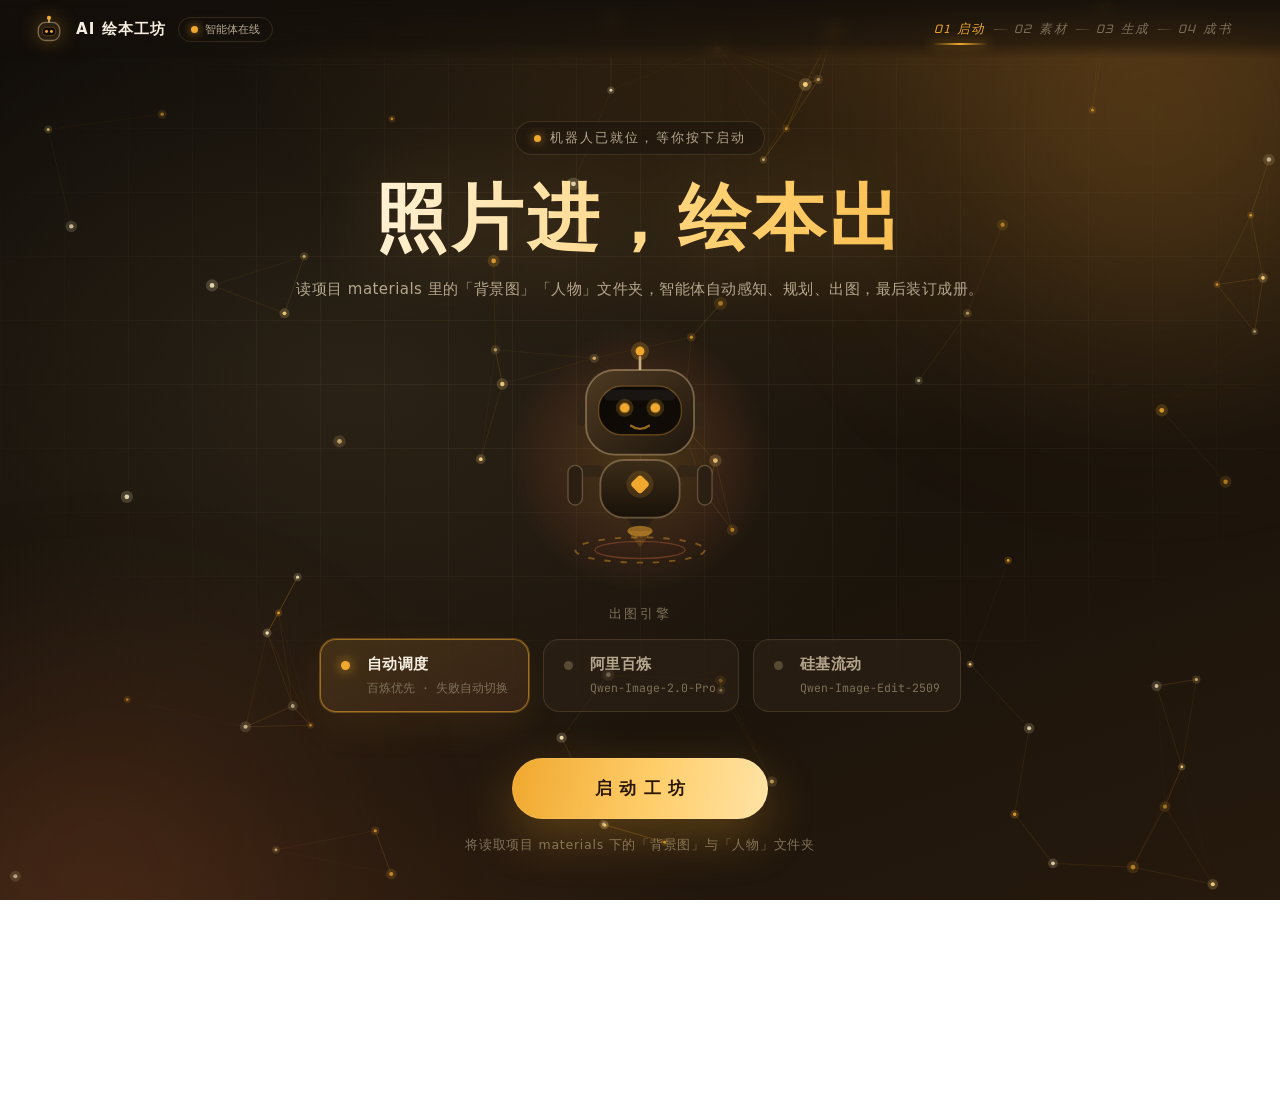
==== commit 31ba3363: "素材位置修改以及gitee和github同时推" ====
--- a/static/index.html
+++ b/static/index.html
@@ -47,7 +47,7 @@
     <div class="welcome-inner">
       <p class="kicker"><span class="kicker-led"></span>机器人已就位，等你按下启动</p>
       <h1 class="headline">照片进，绘本出</h1>
-      <p class="subline">读桌面「背景图」「人物」文件夹，智能体自动感知、规划、出图，最后装订成册。</p>
+      <p class="subline">读项目 materials 里的「背景图」「人物」文件夹，智能体自动感知、规划、出图，最后装订成册。</p>
 
       <!-- 机器人吉祥物：眼睛跟随鼠标 / 悬停挥手 / 点击跳一下 -->
       <div class="hero-bot" id="heroBot" aria-hidden="true">
@@ -143,7 +143,7 @@
         <span class="btn-launch-glow"></span>
         <span class="btn-launch-text">启动工坊</span>
       </button>
-      <p class="launch-hint">将读取桌面「背景图」与「人物」文件夹</p>
+      <p class="launch-hint">将读取项目 materials 下的「背景图」与「人物」文件夹</p>
     </div>
   </section>
 
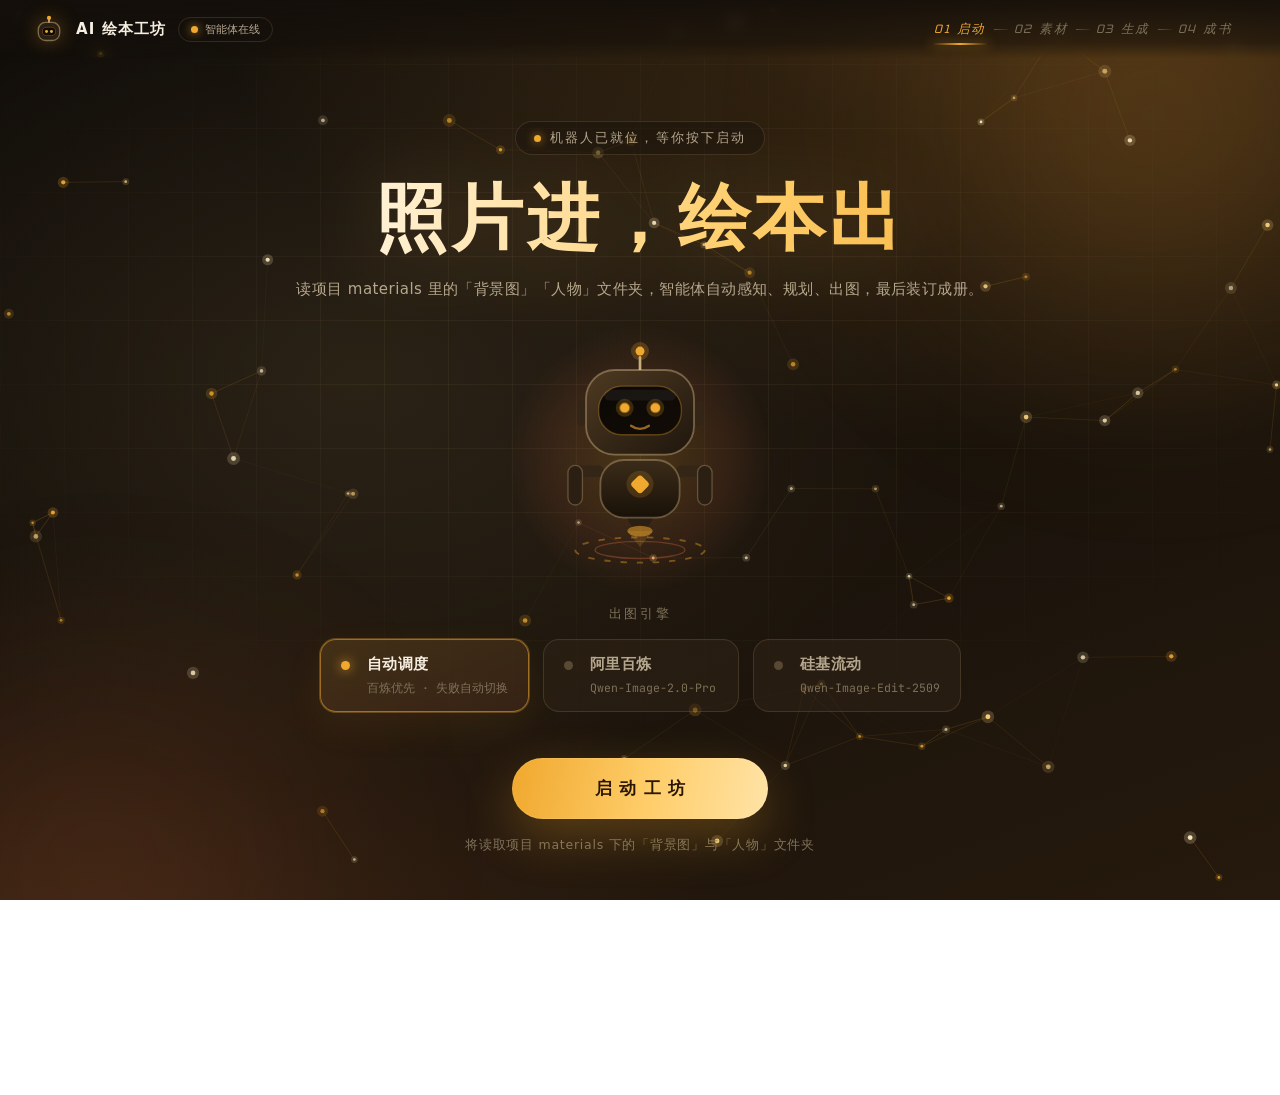
==== commit 961d091c: "新增GitHub Pages 演示模式" ====
--- a/static/index.html
+++ b/static/index.html
@@ -7,7 +7,7 @@
   <title>AI 绘本工坊 · 照片进，绘本出</title>
   <!-- 内联 SVG 图标：机器人小头像，避免浏览器请求 /favicon.ico 产生 404 -->
   <link rel="icon" href="data:image/svg+xml,<svg xmlns='http://www.w3.org/2000/svg' viewBox='0 0 100 100'><text y='.9em' font-size='90'>🤖</text></svg>" />
-  <link rel="stylesheet" href="/static/style.css" />
+  <link rel="stylesheet" href="style.css" />
 </head>
 <body>
   <!-- 全局背景：极光光斑 + 蓝图网格 + 暖光层（成书时点亮）+ 星链粒子 -->
@@ -277,6 +277,6 @@
     <img class="lightbox-img" id="lightboxImg" alt="生成结果放大图" />
   </div>
 
-  <script src="/static/app.js"></script>
+  <script src="app.js"></script>
 </body>
 </html>
